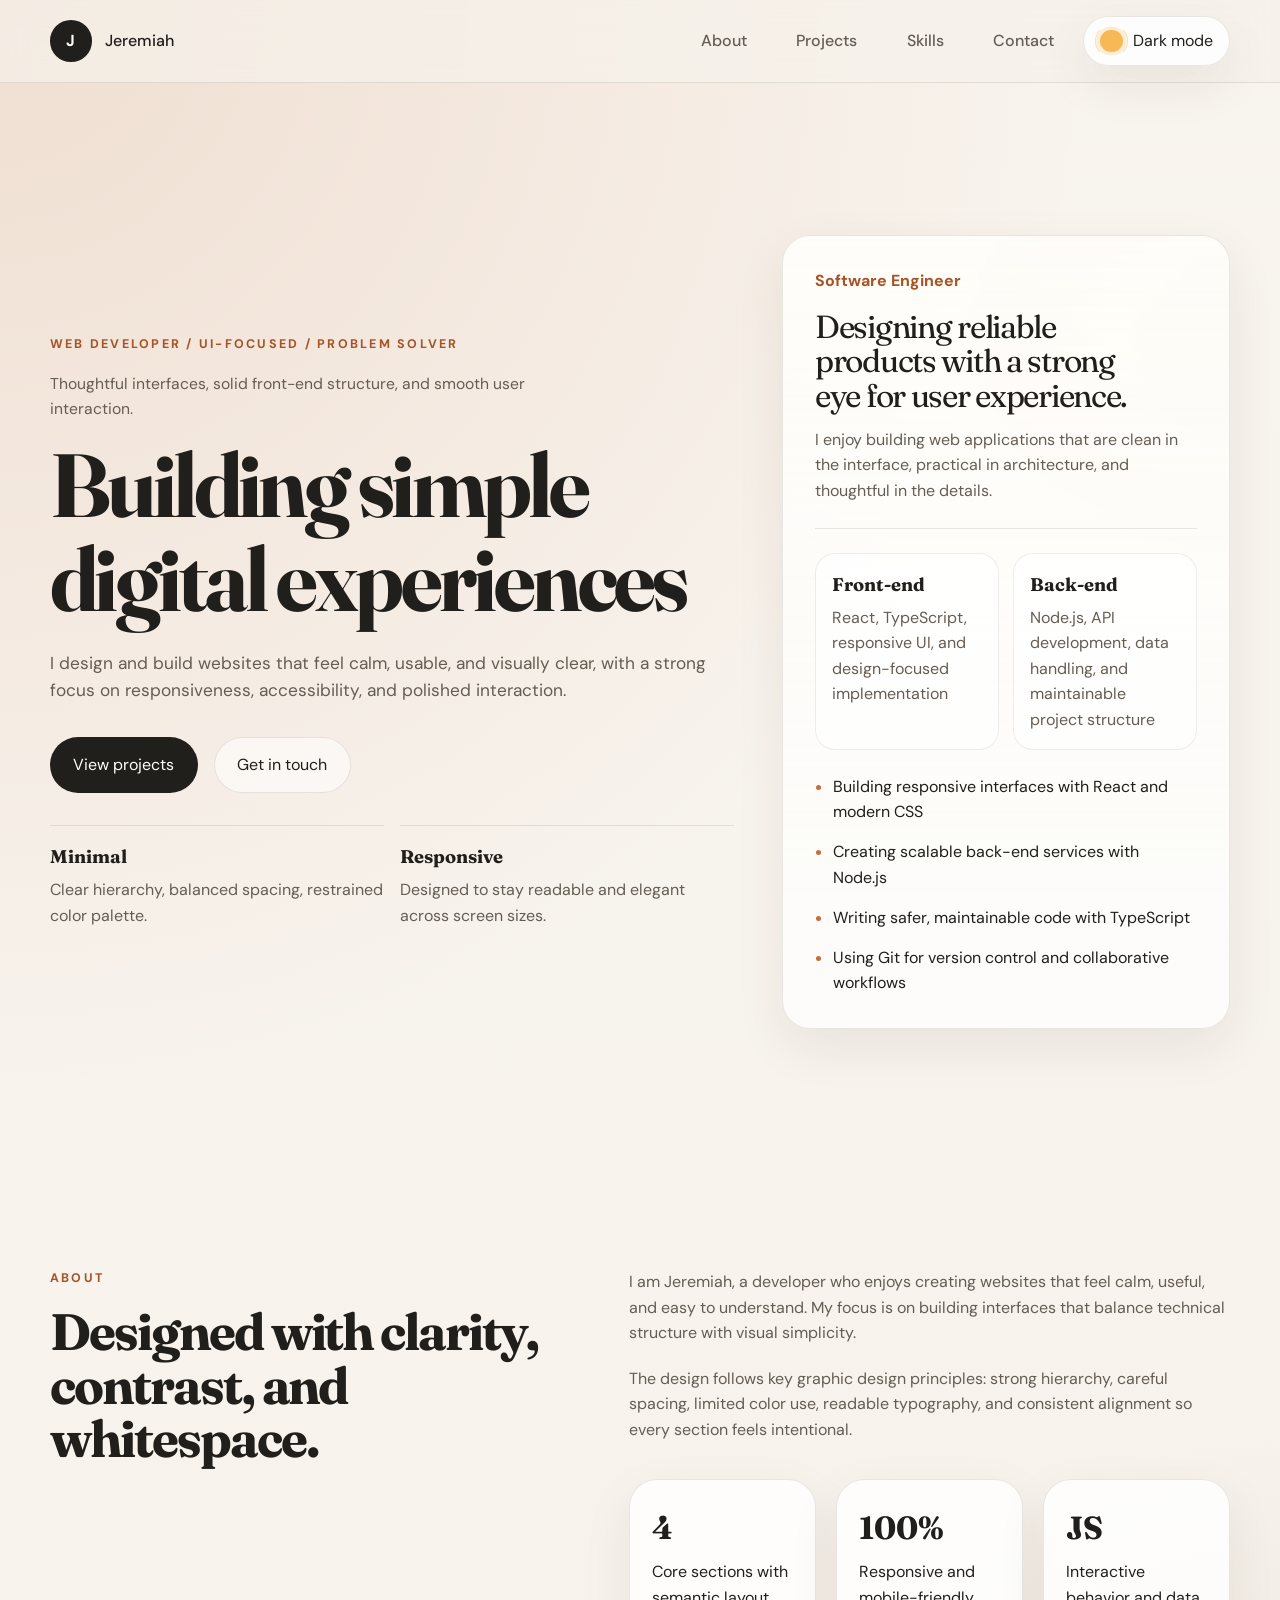
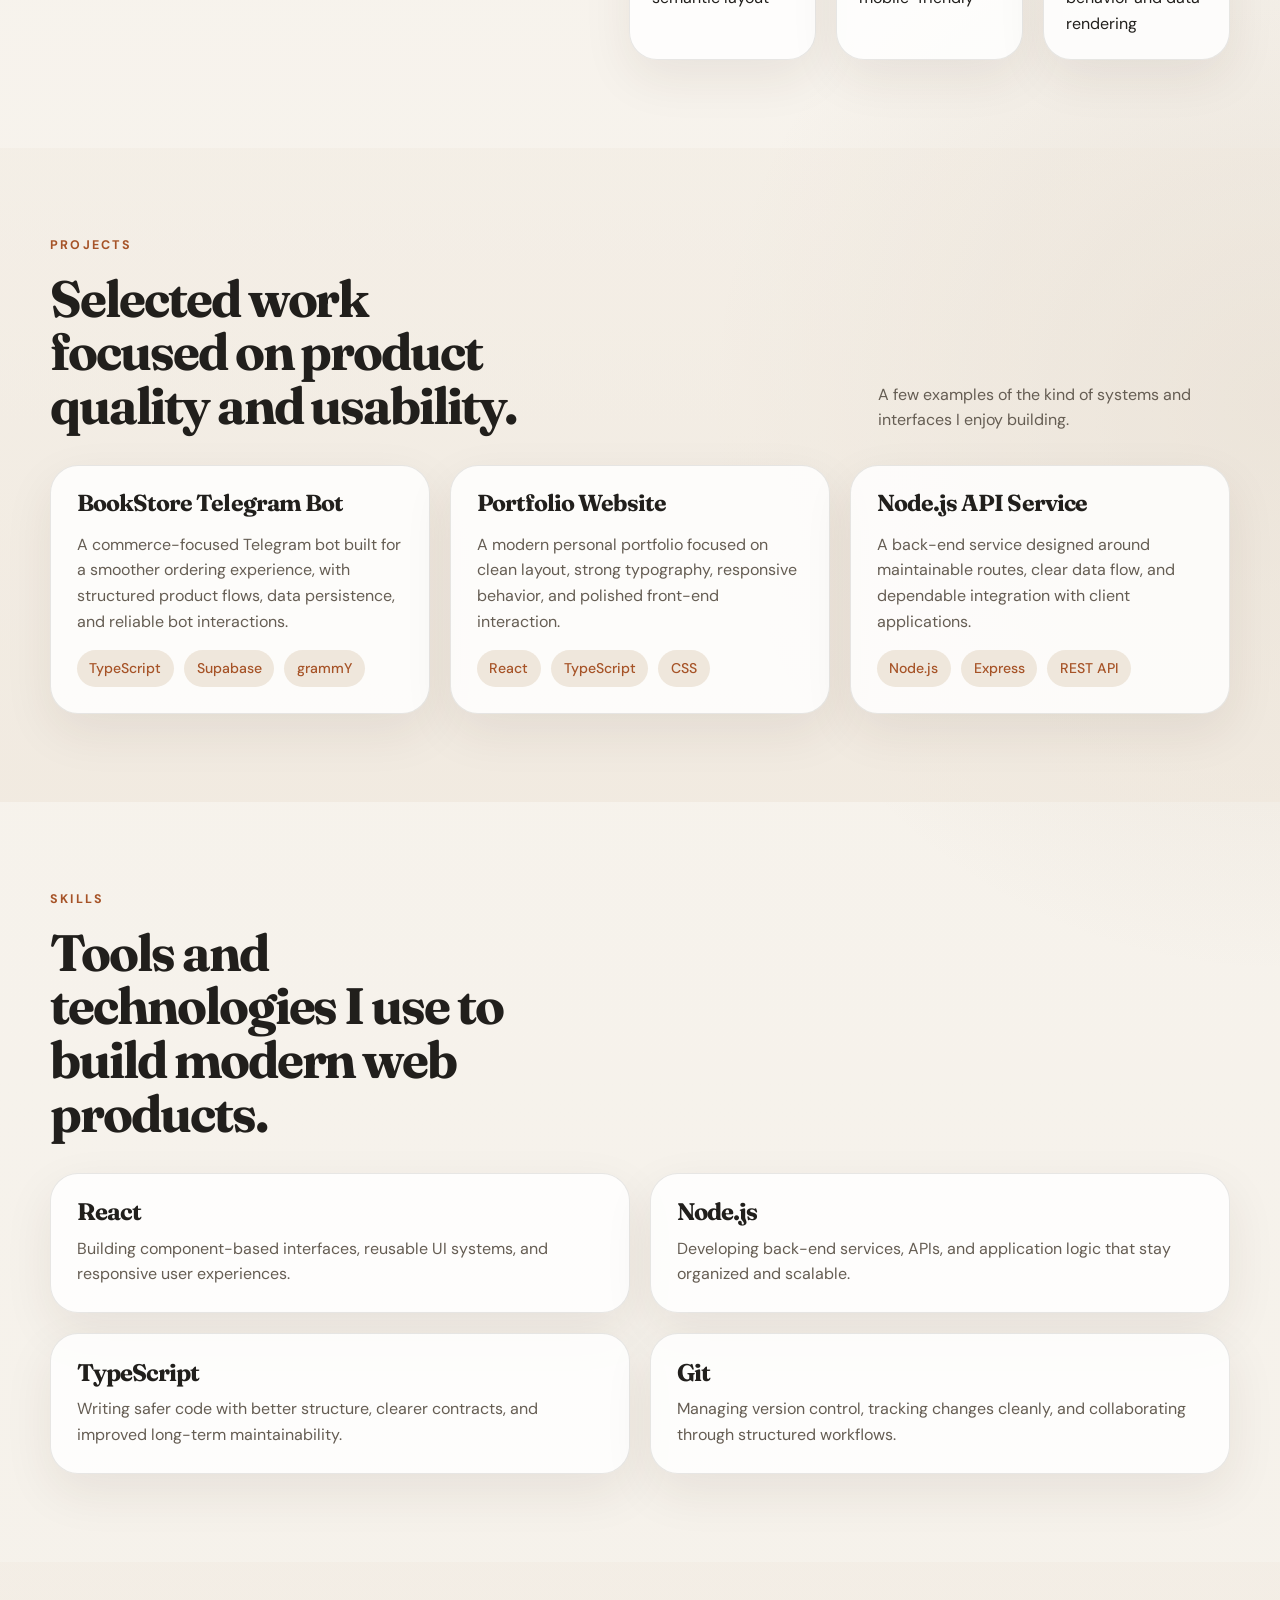
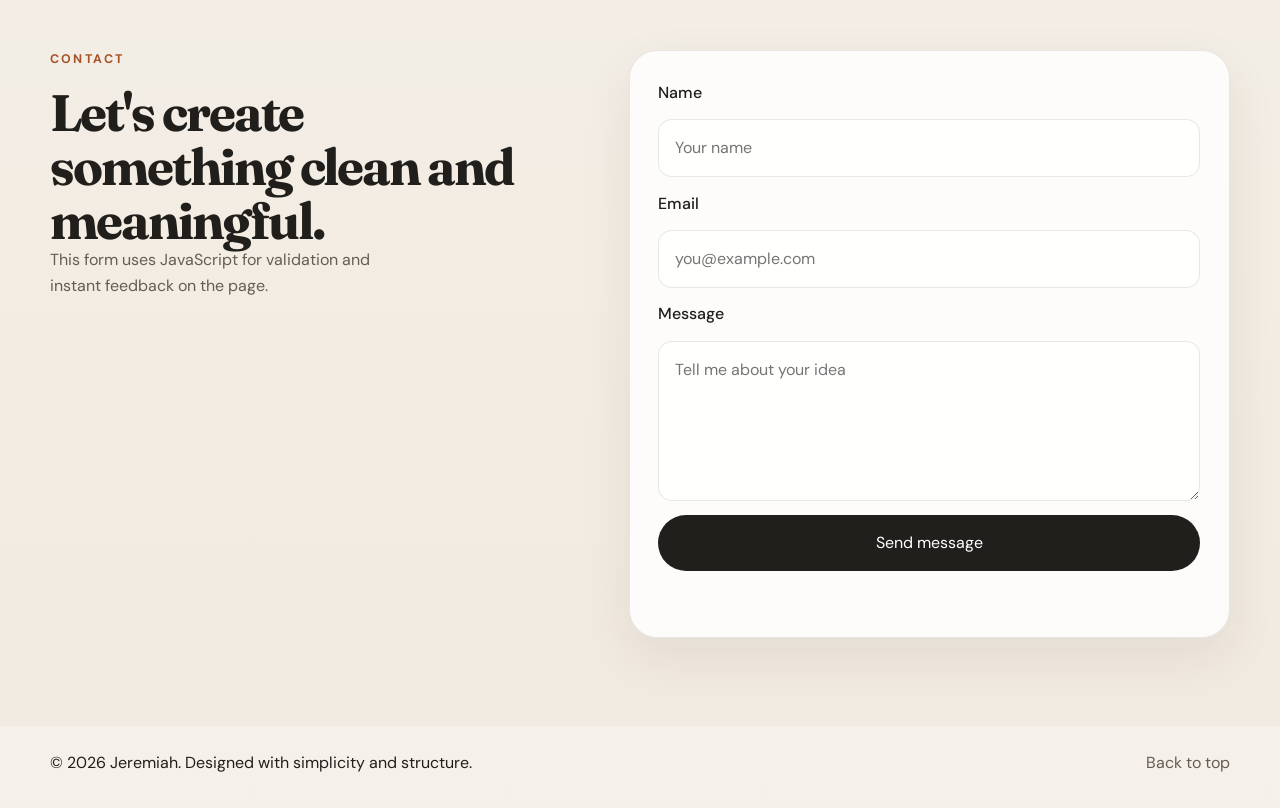
==== index.html @ 9f3859ac "Fix Vercel deployment: rename html.html to index.html and add vercel.json" ====
<!DOCTYPE html>
<html lang="en">
<head>
  <meta charset="UTF-8">
  <meta name="viewport" content="width=device-width, initial-scale=1.0, viewport-fit=cover">
  <meta name="description" content="Modern portfolio website for Jeremiah, focused on web development, UI design, and clean digital experiences.">
  <title>Jeremiah | Portfolio Website</title>
  <script>
    (function () {
      const savedTheme = localStorage.getItem("theme");
      const systemPrefersDark = window.matchMedia("(prefers-color-scheme: dark)").matches;
      const theme = savedTheme || (systemPrefersDark ? "dark" : "light");
      document.documentElement.setAttribute("data-theme", theme);
    })();
  </script>
  <link rel="preconnect" href="https://fonts.googleapis.com">
  <link rel="preconnect" href="https://fonts.gstatic.com" crossorigin>
  <link href="https://fonts.googleapis.com/css2?family=DM+Sans:wght@400;500;700&family=Fraunces:wght@600;700&display=swap" rel="stylesheet">
  <link rel="stylesheet" href="style.css">
</head>
<body>
  <header class="site-header">
    <div class="container header-inner">
      <a href="#top" class="brand" aria-label="Jeremiah home">
        <span class="brand-mark">J</span>
        <span class="brand-text">Jeremiah</span>
      </a>

      <div class="header-controls">
        <nav class="main-nav" aria-label="Primary navigation">
          <a href="#about">About</a>
          <a href="#projects">Projects</a>
          <a href="#skills">Skills</a>
          <a href="#contact">Contact</a>
        </nav>

        <button id="themeToggle" class="theme-toggle" type="button" aria-label="Switch color theme" aria-pressed="false">
          <span class="theme-toggle-icon" aria-hidden="true"></span>
          <span id="themeToggleLabel">Dark mode</span>
        </button>
      </div>
    </div>
  </header>

  <main id="top">
    <section class="hero">
      <div class="container hero-layout">
        <div class="hero-copy reveal">
          <p class="eyebrow">Web developer / UI-focused / Problem solver</p>
          <p class="hero-kicker">Thoughtful interfaces, solid front-end structure, and smooth user interaction.</p>
          <h1>Building simple digital experiences</h1>
          <p class="hero-summary">
            I design and build websites that feel calm, usable, and visually clear,
            with a strong focus on responsiveness, accessibility, and polished interaction.
          </p>

          <div class="hero-actions">
            <a href="#projects" class="btn btn-primary">View projects</a>
            <a href="#contact" class="btn btn-secondary">Get in touch</a>
          </div>

          <div class="hero-meta" aria-label="Hero summary highlights">
            <article class="hero-meta-card">
              <strong>Minimal</strong>
              <span>Clear hierarchy, balanced spacing, restrained color palette.</span>
            </article>
            <article class="hero-meta-card">
              <strong>Responsive</strong>
              <span>Designed to stay readable and elegant across screen sizes.</span>
            </article>
          </div>
        </div>

        <aside class="hero-panel reveal" aria-label="Portfolio highlights">
          <p class="panel-label">Software Engineer</p>

          <div class="hero-panel-top">
            <p class="hero-panel-title">Designing reliable products with a strong eye for user experience.</p>
            <p class="hero-panel-text">
              I enjoy building web applications that are clean in the interface, practical in architecture, and thoughtful in the details.
            </p>
          </div>

          <div class="hero-metrics" aria-label="Hero metrics">
            <article class="metric-card">
              <strong>Front-end</strong>
              <span>React, TypeScript, responsive UI, and design-focused implementation</span>
            </article>
            <article class="metric-card">
              <strong>Back-end</strong>
              <span>Node.js, API development, data handling, and maintainable project structure</span>
            </article>
          </div>

          <ul class="feature-list">
            <li>Building responsive interfaces with React and modern CSS</li>
            <li>Creating scalable back-end services with Node.js</li>
            <li>Writing safer, maintainable code with TypeScript</li>
            <li>Using Git for version control and collaborative workflows</li>
          </ul>
        </aside>
      </div>
    </section>

    <section id="about" class="section">
      <div class="container split-layout">
        <div class="section-heading reveal">
          <p class="eyebrow">About</p>
          <h2>Designed with clarity, contrast, and whitespace.</h2>
        </div>

        <div class="about-content reveal">
          <p>
            I am Jeremiah, a developer who enjoys creating websites that feel calm, useful, and easy to understand.
            My focus is on building interfaces that balance technical structure with visual simplicity.
          </p>
          <p>
            The design follows key graphic design principles: strong hierarchy, careful spacing, limited color use,
            readable typography, and consistent alignment so every section feels intentional.
          </p>

          <div class="stats-grid" aria-label="Quick facts">
            <article class="stat-card">
              <strong>4</strong>
              <span>Core sections with semantic layout</span>
            </article>
            <article class="stat-card">
              <strong>100%</strong>
              <span>Responsive and mobile-friendly</span>
            </article>
            <article class="stat-card">
              <strong>JS</strong>
              <span>Interactive behavior and data rendering</span>
            </article>
          </div>
        </div>
      </div>
    </section>

    <section id="projects" class="section section-soft">
      <div class="container">
        <div class="section-heading reveal section-heading-row">
          <div>
            <p class="eyebrow">Projects</p>
            <h2>Selected work focused on product quality and usability.</h2>
          </div>
          <p class="section-note">A few examples of the kind of systems and interfaces I enjoy building.</p>
        </div>

        <div id="projectGrid" class="project-grid reveal" aria-live="polite">
          <article class="project-card loading-card">
            <p>Loading projects...</p>
          </article>
        </div>
      </div>
    </section>

    <section id="skills" class="section">
      <div class="container">
        <div class="section-heading reveal">
          <p class="eyebrow">Skills</p>
          <h2>Tools and technologies I use to build modern web products.</h2>
        </div>

        <div class="skills-layout">
          <article class="skill-panel reveal">
            <h3>React</h3>
            <p>Building component-based interfaces, reusable UI systems, and responsive user experiences.</p>
          </article>
          <article class="skill-panel reveal">
            <h3>Node.js</h3>
            <p>Developing back-end services, APIs, and application logic that stay organized and scalable.</p>
          </article>
          <article class="skill-panel reveal">
            <h3>TypeScript</h3>
            <p>Writing safer code with better structure, clearer contracts, and improved long-term maintainability.</p>
          </article>
          <article class="skill-panel reveal">
            <h3>Git</h3>
            <p>Managing version control, tracking changes cleanly, and collaborating through structured workflows.</p>
          </article>
        </div>
      </div>
    </section>

    <section id="contact" class="section section-soft">
      <div class="container contact-layout">
        <div class="section-heading reveal">
          <p class="eyebrow">Contact</p>
          <h2>Let's create something clean and meaningful.</h2>
          <p class="section-note">
            This form uses JavaScript for validation and instant feedback on the page.
          </p>
        </div>

        <form id="contactForm" class="contact-form reveal" novalidate>
          <label for="name">Name</label>
          <input id="name" name="name" type="text" placeholder="Your name">

          <label for="email">Email</label>
          <input id="email" name="email" type="email" placeholder="you@example.com">

          <label for="message">Message</label>
          <textarea id="message" name="message" rows="5" placeholder="Tell me about your idea"></textarea>

          <button type="submit" class="btn btn-primary">Send message</button>
          <p id="formMessage" class="form-message" aria-live="polite"></p>
        </form>
      </div>
    </section>
  </main>

  <footer class="site-footer">
    <div class="container footer-inner">
      <p>&copy; <span id="year"></span> Jeremiah. Designed with simplicity and structure.</p>
      <a href="#top" class="footer-link">Back to top</a>
    </div>
  </footer>

  <button id="backToTopBtn" class="back-to-top" type="button" aria-label="Back to top">&uarr;</button>

  <script src="script.js"></script>
</body>
</html>
---- style.css ----
:root {
  --bg: #f5f1ea;
  --surface: rgba(255, 255, 255, 0.82);
  --surface-strong: #fffdf9;
  --surface-soft: #efe7dc;
  --text: #211f1c;
  --muted: #655d53;
  --line: rgba(33, 31, 28, 0.1);
  --accent: #c76c3a;
  --accent-dark: #a65327;
  --shadow: 0 18px 50px rgba(61, 44, 30, 0.08);
  --radius-lg: 28px;
  --radius-md: 20px;
  --radius-sm: 14px;
  --container: 1180px;
  --transition: 220ms ease;
  color-scheme: light;
}

:root[data-theme="dark"] {
  --bg: #161412;
  --surface: rgba(29, 26, 23, 0.82);
  --surface-strong: #201d1a;
  --surface-soft: #2b2520;
  --text: #f5efe5;
  --muted: #b8aa9a;
  --line: rgba(245, 239, 229, 0.1);
  --accent: #f29a65;
  --accent-dark: #ffbb92;
  --shadow: 0 18px 50px rgba(0, 0, 0, 0.28);
  color-scheme: dark;
}

* {
  box-sizing: border-box;
  margin: 0;
  padding: 0;
}

html {
  scroll-behavior: smooth;
}

body {
  min-height: 100vh;
  font-family: "DM Sans", "Segoe UI", sans-serif;
  color: var(--text);
  background:
    radial-gradient(circle at top left, rgba(199, 108, 58, 0.16), transparent 26%),
    radial-gradient(circle at right center, rgba(151, 126, 94, 0.14), transparent 24%),
    linear-gradient(180deg, #f8f4ee 0%, var(--bg) 100%);
  line-height: 1.6;
  transition: background-color var(--transition), color var(--transition);
}

:root[data-theme="dark"] body {
  background:
    radial-gradient(circle at top left, rgba(242, 154, 101, 0.18), transparent 24%),
    radial-gradient(circle at right center, rgba(255, 187, 146, 0.1), transparent 22%),
    linear-gradient(180deg, #1d1916 0%, var(--bg) 100%);
}

a {
  color: inherit;
}

img {
  max-width: 100%;
  display: block;
}

button,
input,
textarea {
  font: inherit;
}

.container {
  width: min(calc(100% - 2rem), var(--container));
  margin: 0 auto;
}

.site-header {
  position: sticky;
  top: 0;
  z-index: 50;
  backdrop-filter: blur(16px);
  background: rgba(245, 241, 234, 0.72);
  border-bottom: 1px solid var(--line);
  transition: background-color var(--transition), border-color var(--transition);
}

:root[data-theme="dark"] .site-header {
  background: rgba(22, 20, 18, 0.9);
  border-bottom-color: rgba(245, 239, 229, 0.14);
}

.header-inner,
.footer-inner {
  display: flex;
  align-items: center;
  justify-content: space-between;
  gap: 1rem;
}

.header-inner {
  min-height: 82px;
}

.brand {
  display: inline-flex;
  align-items: center;
  gap: 0.85rem;
  text-decoration: none;
}

.brand-mark {
  display: grid;
  place-items: center;
  width: 2.6rem;
  height: 2.6rem;
  border-radius: 50%;
  background: var(--text);
  color: #fff;
  font-weight: 700;
}

.brand-text,
.main-nav a {
  font-weight: 500;
}

.header-controls {
  display: flex;
  align-items: center;
  gap: 1rem;
}

.main-nav {
  display: flex;
  align-items: center;
  gap: 1.5rem;
}

.main-nav a {
  display: inline-flex;
  align-items: center;
  min-height: 2.5rem;
  padding: 0.35rem 0.8rem;
  border-radius: 999px;
  text-decoration: none;
  color: var(--muted);
  transition: color var(--transition), background-color var(--transition);
}

.main-nav a:hover,
.main-nav a.active {
  color: var(--text);
  background: rgba(33, 31, 28, 0.06);
}

:root[data-theme="dark"] .main-nav {
  padding: 0.35rem;
  border: 1px solid rgba(245, 239, 229, 0.08);
  border-radius: 999px;
  background: rgba(255, 255, 255, 0.03);
}

:root[data-theme="dark"] .main-nav a {
  color: #e7ddd1;
}

:root[data-theme="dark"] .main-nav a:hover,
:root[data-theme="dark"] .main-nav a.active {
  color: #fffaf4;
  background: rgba(255, 255, 255, 0.08);
}

.theme-toggle {
  display: inline-flex;
  align-items: center;
  gap: 0.65rem;
  min-height: 2.9rem;
  padding: 0.7rem 1rem;
  border: 1px solid var(--line);
  border-radius: 999px;
  background: var(--surface);
  color: var(--text);
  box-shadow: var(--shadow);
  cursor: pointer;
  transition: transform var(--transition), background-color var(--transition), border-color var(--transition);
}

.theme-toggle:hover {
  transform: translateY(-1px);
}

:root[data-theme="dark"] .theme-toggle {
  background: rgba(255, 255, 255, 0.04);
  border-color: rgba(245, 239, 229, 0.12);
}

.theme-toggle-icon {
  position: relative;
  flex-shrink: 0;
  width: 1.4rem;
  height: 1.4rem;
  border-radius: 50%;
}

.theme-toggle-icon::before,
.theme-toggle-icon::after {
  content: "";
  position: absolute;
  inset: 0;
  border-radius: 50%;
  transition: transform var(--transition), opacity var(--transition), background-color var(--transition), box-shadow var(--transition);
}

.theme-toggle-icon::before {
  background: #f7b955;
  box-shadow: 0 0 0 0.22rem rgba(247, 185, 85, 0.24);
}

.theme-toggle-icon::after {
  inset: -0.32rem;
  border: 0.12rem solid rgba(247, 185, 85, 0.45);
  border-top-color: transparent;
  border-bottom-color: transparent;
  transform: scale(1);
}

:root[data-theme="dark"] .theme-toggle-icon::before {
  background: #fff4d6;
  transform: translateX(0.16rem) scale(0.9);
  box-shadow: inset -0.32rem -0.02rem 0 0 #1a1714, 0 0 0 0.16rem rgba(255, 244, 214, 0.08);
}

:root[data-theme="dark"] .theme-toggle-icon::after {
  opacity: 0;
  transform: scale(0.6);
}

.hero,
.section {
  padding: 5.5rem 0;
}

.hero-layout,
.split-layout,
.contact-layout {
  display: grid;
  gap: 2rem;
}

.hero-layout {
  grid-template-columns: minmax(0, 1.45fr) minmax(320px, 0.95fr);
  align-items: center;
  min-height: calc(100vh - 82px);
  padding-block: 4rem;
  gap: 3rem;
}

.eyebrow {
  margin-bottom: 1rem;
  color: var(--accent-dark);
  text-transform: uppercase;
  letter-spacing: 0.18em;
  font-size: 0.78rem;
  font-weight: 700;
}

h1,
h2,
h3 {
  font-family: "Fraunces", Georgia, serif;
  line-height: 1.05;
  letter-spacing: -0.04em;
}

h1 {
  max-width: 12ch;
  font-size: clamp(3.2rem, 7vw, 6.4rem);
}

h2 {
  max-width: 14ch;
  font-size: clamp(2rem, 4vw, 3.7rem);
}

h3 {
  font-size: 1.5rem;
}

.hero-summary,
.about-content p,
.section-note,
.skill-panel p,
.project-card p,
.form-message {
  color: var(--muted);
}

.hero-summary {
  max-width: 58ch;
  margin-top: 1.5rem;
  font-size: 1.08rem;
}

.hero-copy {
  max-width: 760px;
}

.hero-kicker {
  margin-bottom: 1rem;
  color: var(--muted);
  max-width: 44ch;
  font-size: 0.98rem;
}

.hero-actions {
  display: flex;
  flex-wrap: wrap;
  gap: 1rem;
  margin-top: 2rem;
}

.hero-meta {
  display: grid;
  grid-template-columns: repeat(2, minmax(0, 1fr));
  gap: 1rem;
  margin-top: 2rem;
  max-width: 46rem;
}

.hero-meta-card {
  padding-top: 1rem;
  border-top: 1px solid var(--line);
}

.hero-meta-card strong,
.metric-card strong {
  display: block;
  font-family: "Fraunces", Georgia, serif;
  font-size: 1.15rem;
  margin-bottom: 0.35rem;
}

.hero-meta-card span,
.metric-card span,
.hero-panel-text {
  color: var(--muted);
}

.btn {
  display: inline-flex;
  align-items: center;
  justify-content: center;
  min-height: 3.2rem;
  padding: 0.9rem 1.4rem;
  border-radius: 999px;
  border: 1px solid transparent;
  text-decoration: none;
  transition: transform var(--transition), background-color var(--transition), border-color var(--transition);
  cursor: pointer;
}

.btn:hover {
  transform: translateY(-2px);
}

.btn-primary {
  background: var(--text);
  color: #fff;
}

.btn-primary:hover {
  background: color-mix(in srgb, var(--text) 92%, black);
}

.btn-secondary {
  border-color: var(--line);
  background: rgba(255, 255, 255, 0.55);
}

.btn-secondary:hover {
  border-color: rgba(33, 31, 28, 0.2);
}

:root[data-theme="dark"] .btn-secondary {
  background: rgba(255, 255, 255, 0.04);
  color: #fff;
}

:root[data-theme="dark"] .btn-secondary:hover {
  border-color: rgba(245, 239, 229, 0.2);
}

:root[data-theme="dark"] .btn-primary {
  color: #11100f;
}

.hero-panel,
.stat-card,
.project-card,
.skill-panel,
.contact-form {
  border: 1px solid var(--line);
  border-radius: var(--radius-lg);
  background: var(--surface);
  box-shadow: var(--shadow);
}

.hero-panel {
  position: relative;
  overflow: hidden;
  padding: 2rem;
  background:
    linear-gradient(180deg, rgba(255, 253, 249, 0.96), rgba(255, 255, 255, 0.72)),
    radial-gradient(circle at top right, rgba(199, 108, 58, 0.14), transparent 38%);
}

:root[data-theme="dark"] .hero-panel {
  background:
    linear-gradient(180deg, rgba(32, 29, 26, 0.96), rgba(29, 26, 23, 0.74)),
    radial-gradient(circle at top right, rgba(242, 154, 101, 0.16), transparent 38%);
}

.panel-label {
  margin-bottom: 1rem;
  font-weight: 700;
  color: var(--accent-dark);
}

.hero-panel-top {
  padding-bottom: 1.5rem;
  border-bottom: 1px solid var(--line);
}

.hero-panel-title {
  max-width: 16ch;
  font-family: "Fraunces", Georgia, serif;
  font-size: 2rem;
  line-height: 1.08;
  letter-spacing: -0.04em;
}

.hero-panel-text {
  margin-top: 0.85rem;
}

.hero-metrics {
  display: grid;
  grid-template-columns: repeat(2, minmax(0, 1fr));
  gap: 0.9rem;
  margin: 1.5rem 0;
}

.metric-card {
  padding: 1rem;
  border-radius: var(--radius-md);
  background: rgba(255, 255, 255, 0.72);
  border: 1px solid rgba(33, 31, 28, 0.08);
}

:root[data-theme="dark"] .metric-card {
  background: rgba(255, 255, 255, 0.04);
  border-color: rgba(245, 239, 229, 0.08);
}

.feature-list {
  display: grid;
  gap: 0.9rem;
  padding-left: 1.15rem;
}

.feature-list li::marker {
  color: var(--accent);
}

.split-layout,
.contact-layout {
  grid-template-columns: minmax(0, 1fr) minmax(0, 1.1fr);
  align-items: start;
}

.about-content {
  display: grid;
  gap: 1.25rem;
}

.stats-grid,
.project-grid,
.skills-layout {
  display: grid;
  gap: 1.25rem;
}

.stats-grid {
  grid-template-columns: repeat(3, minmax(0, 1fr));
  margin-top: 1rem;
}

.stat-card {
  padding: 1.4rem;
}

.stat-card strong {
  display: block;
  margin-bottom: 0.4rem;
  font-family: "Fraunces", Georgia, serif;
  font-size: 2rem;
}

.section-soft {
  background: linear-gradient(180deg, rgba(239, 231, 220, 0.35), rgba(239, 231, 220, 0.7));
}

:root[data-theme="dark"] .section-soft {
  background: linear-gradient(180deg, rgba(43, 37, 32, 0.3), rgba(43, 37, 32, 0.55));
}

.section-heading-row {
  display: flex;
  align-items: end;
  justify-content: space-between;
  gap: 2rem;
}

.section-note {
  max-width: 32ch;
}

.project-grid {
  grid-template-columns: repeat(3, minmax(0, 1fr));
  margin-top: 2rem;
}

.project-card {
  display: grid;
  gap: 1rem;
  padding: 1.6rem;
}

.project-card h3 {
  font-size: 1.45rem;
}

.tag-list {
  display: flex;
  flex-wrap: wrap;
  gap: 0.6rem;
}

.tag {
  display: inline-flex;
  align-items: center;
  padding: 0.45rem 0.8rem;
  border-radius: 999px;
  background: var(--surface-soft);
  color: var(--accent-dark);
  font-size: 0.88rem;
  font-weight: 500;
}

.loading-card {
  place-items: center;
  min-height: 220px;
}

.skills-layout {
  grid-template-columns: repeat(2, minmax(0, 1fr));
  margin-top: 2rem;
}

.skill-panel {
  padding: 1.6rem;
}

.skill-panel h3 {
  margin-bottom: 0.7rem;
}

.contact-form {
  display: grid;
  gap: 0.85rem;
  padding: 1.8rem;
}

.contact-form label {
  font-weight: 500;
}

.contact-form input,
.contact-form textarea {
  width: 100%;
  border: 1px solid var(--line);
  border-radius: var(--radius-sm);
  background: rgba(255, 255, 255, 0.8);
  padding: 0.95rem 1rem;
  color: var(--text);
}

:root[data-theme="dark"] .contact-form input,
:root[data-theme="dark"] .contact-form textarea {
  background: rgba(255, 255, 255, 0.03);
}

.contact-form input:focus,
.contact-form textarea:focus {
  outline: 2px solid rgba(199, 108, 58, 0.25);
  border-color: rgba(199, 108, 58, 0.35);
}

.form-message {
  min-height: 1.5rem;
}

.form-message.is-error {
  color: #a13b2f;
}

.form-message.is-success {
  color: #2f6d4e;
}

.site-footer {
  padding: 1.5rem 0 2rem;
}

.footer-link {
  color: var(--muted);
  text-decoration: none;
}

.back-to-top {
  position: fixed;
  right: 1.25rem;
  bottom: 1.25rem;
  display: grid;
  place-items: center;
  width: 3rem;
  height: 3rem;
  border: 0;
  border-radius: 50%;
  background: var(--text);
  color: #fff;
  box-shadow: var(--shadow);
  cursor: pointer;
  opacity: 0;
  pointer-events: none;
  transition: opacity var(--transition), transform var(--transition);
}

.back-to-top.show {
  opacity: 1;
  pointer-events: auto;
}

.reveal {
  opacity: 0;
  transform: translateY(28px);
  transition: opacity 700ms ease, transform 700ms ease;
}

.reveal.is-visible {
  opacity: 1;
  transform: translateY(0);
}

@media (max-width: 980px) {
  .hero-layout,
  .split-layout,
  .contact-layout,
  .project-grid,
  .skills-layout,
  .stats-grid {
    grid-template-columns: 1fr;
  }

  .section-heading-row,
  .header-inner,
  .footer-inner {
    align-items: flex-start;
    flex-direction: column;
  }

  .header-controls {
    width: 100%;
    flex-direction: column;
    align-items: stretch;
  }

  .main-nav {
    flex-wrap: wrap;
    gap: 0.9rem 1.2rem;
  }

  .hero-layout {
    min-height: auto;
    gap: 2rem;
  }
}

@media (max-width: 640px) {
  .hero,
  .section {
    padding: 4.25rem 0;
  }

  h1 {
    font-size: clamp(2.5rem, 12vw, 4.1rem);
  }

  h2 {
    font-size: clamp(1.85rem, 9vw, 2.9rem);
  }

  .btn,
  .theme-toggle,
  .main-nav a,
  .footer-link {
    width: 100%;
  }

  .hero-actions {
    align-items: stretch;
  }

  .hero-meta,
  .hero-metrics {
    grid-template-columns: 1fr;
  }

  .hero-panel {
    padding: 1.5rem;
  }
}
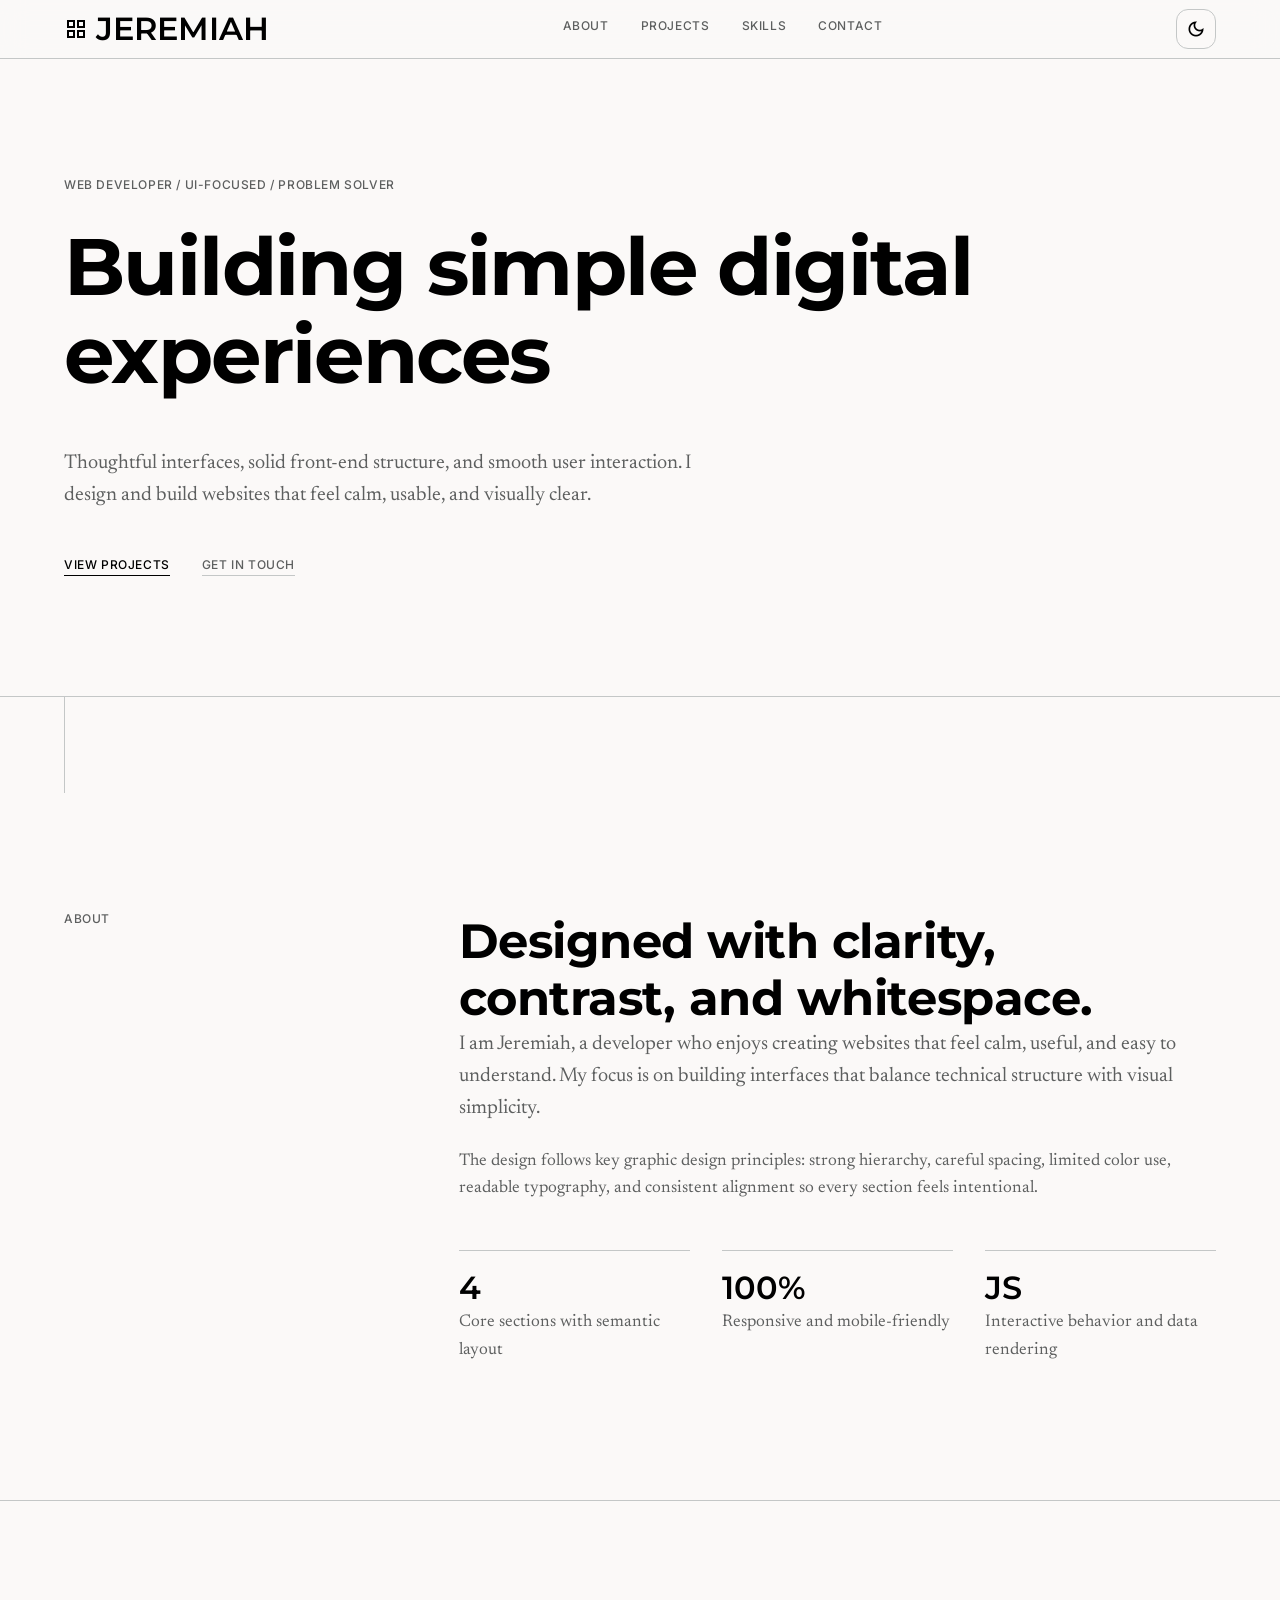
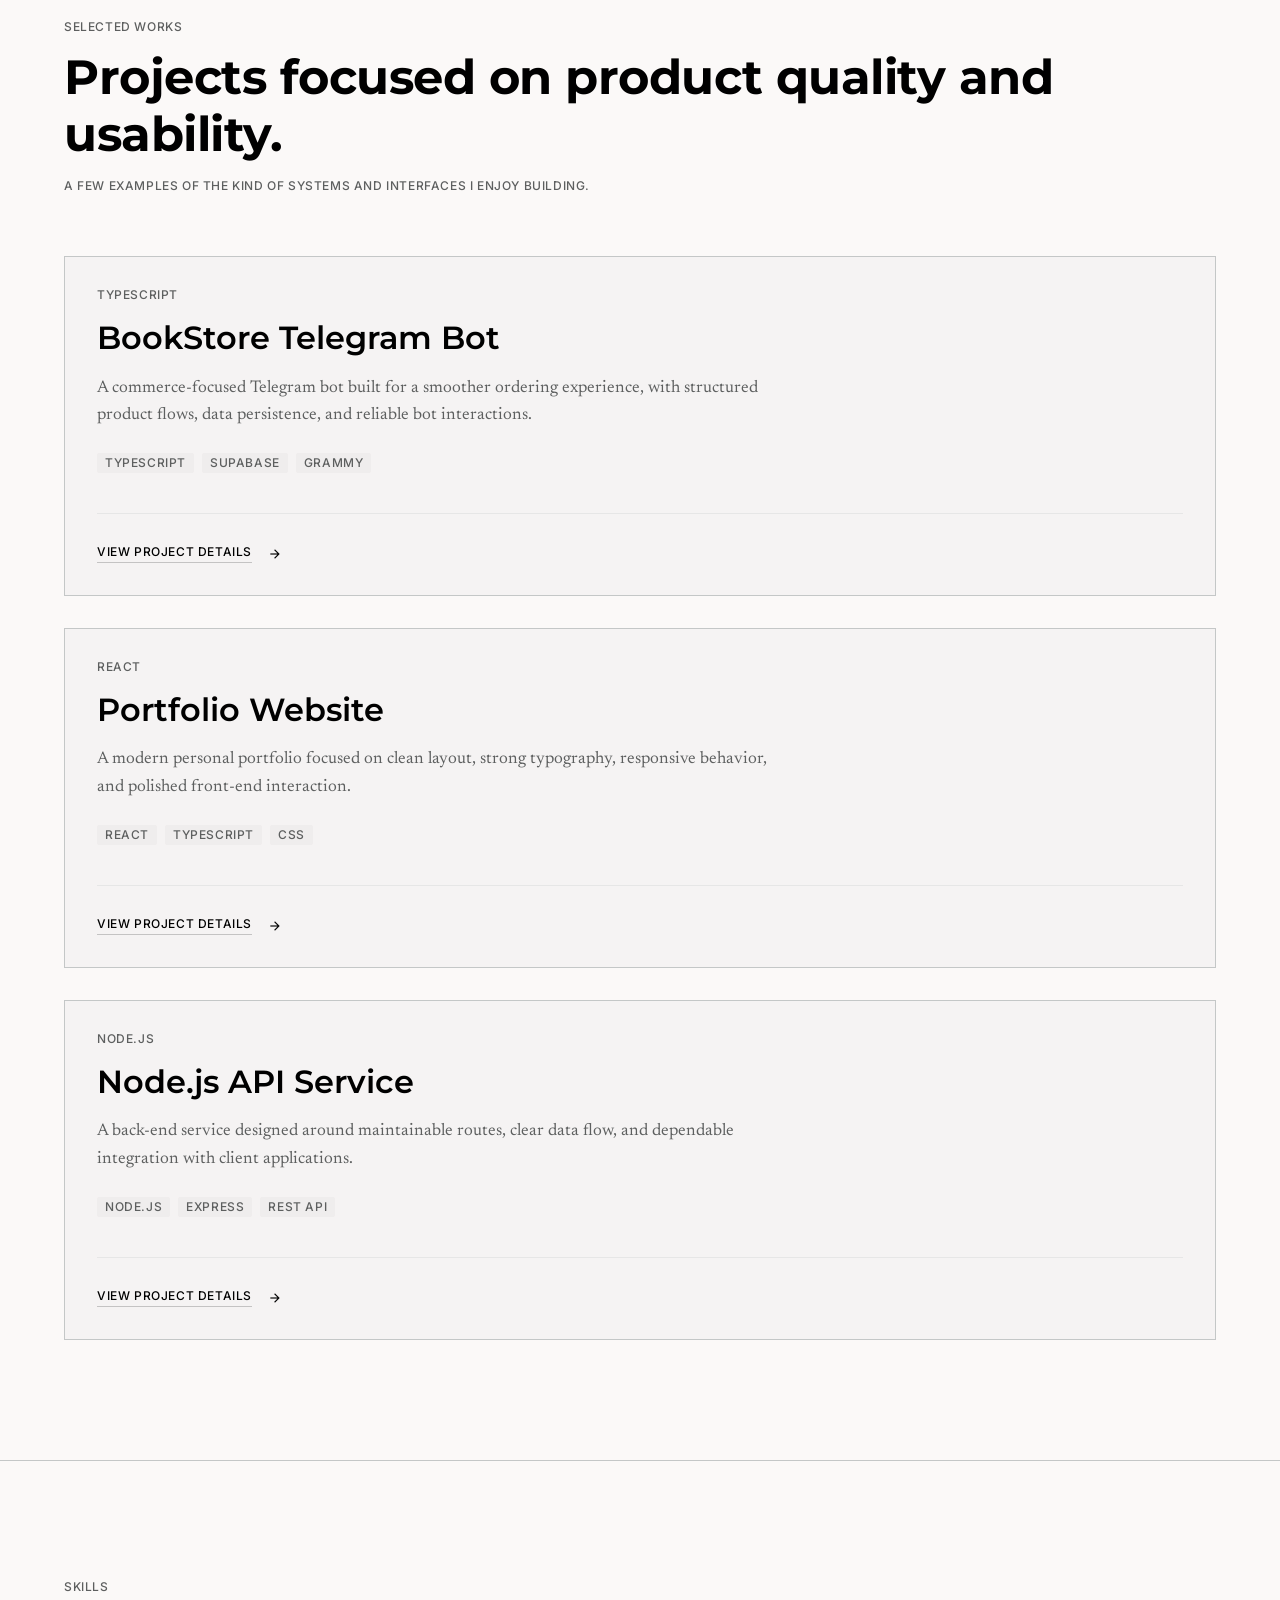
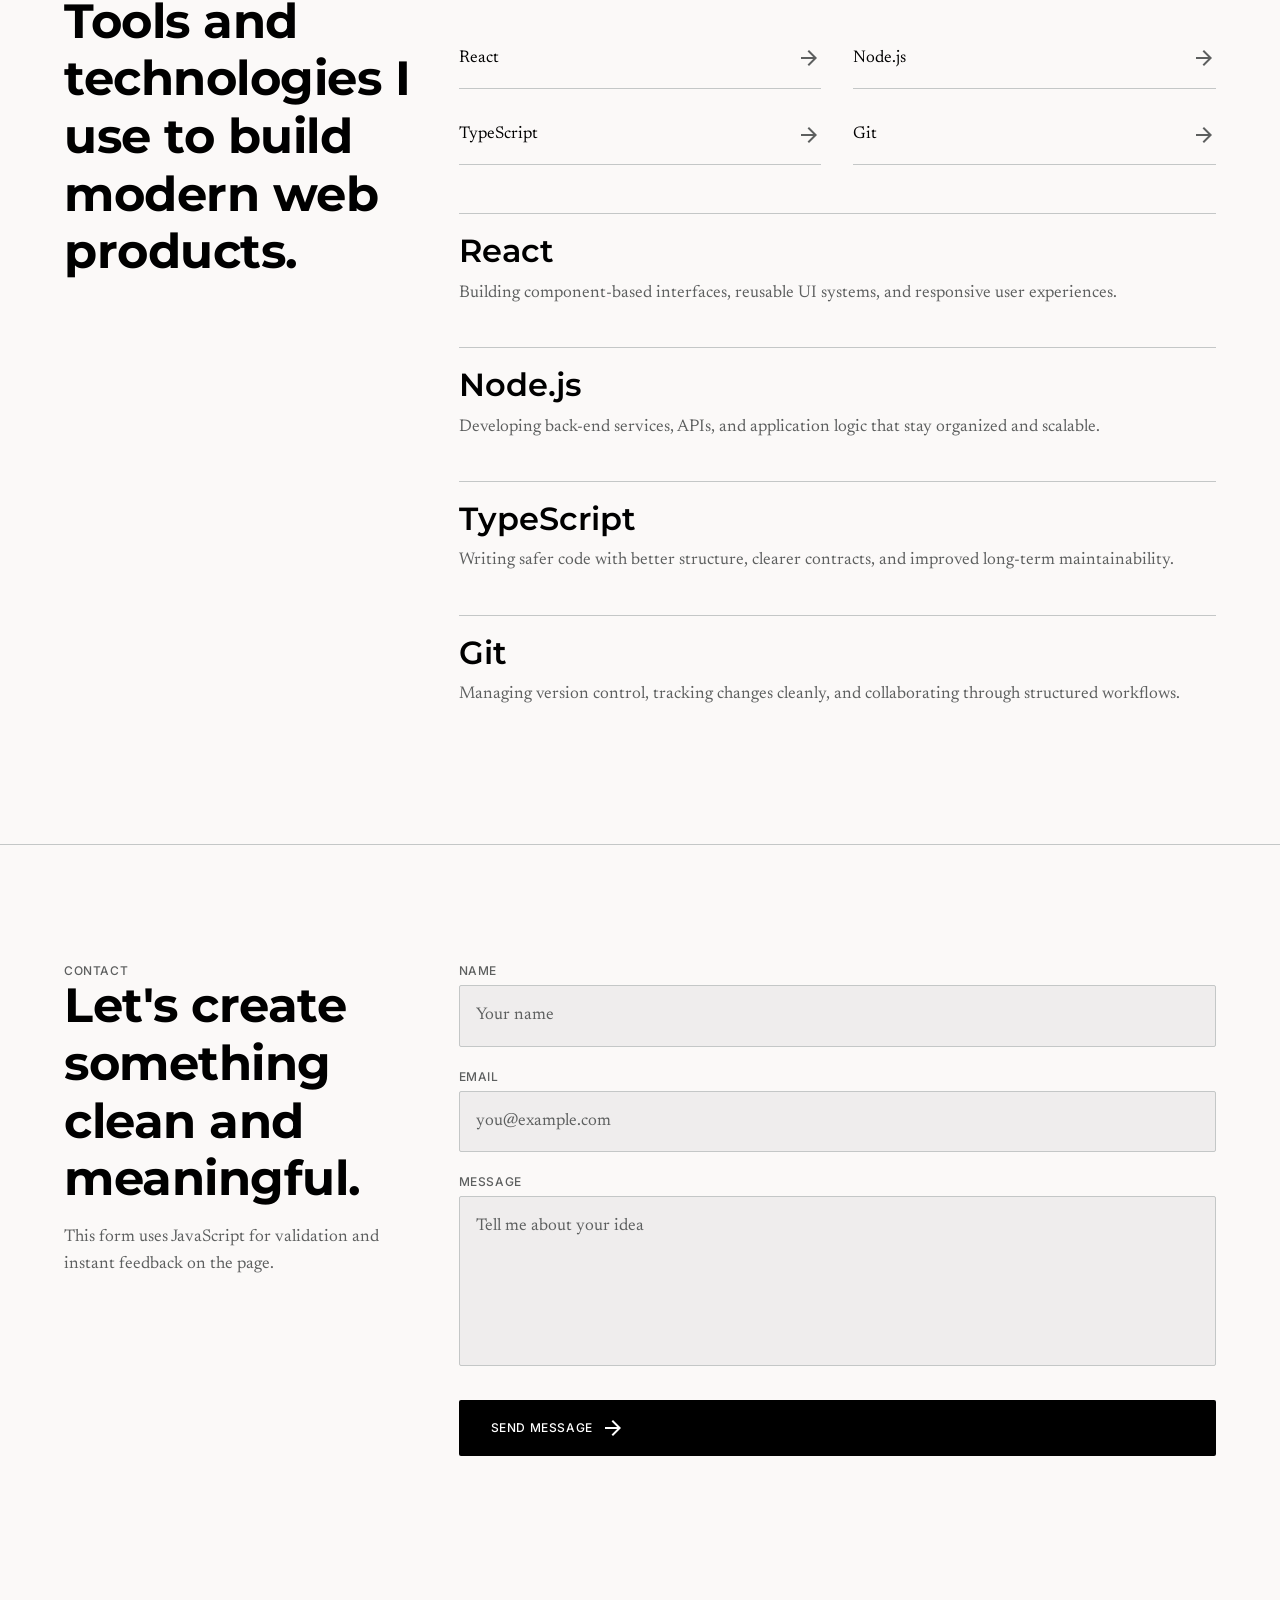
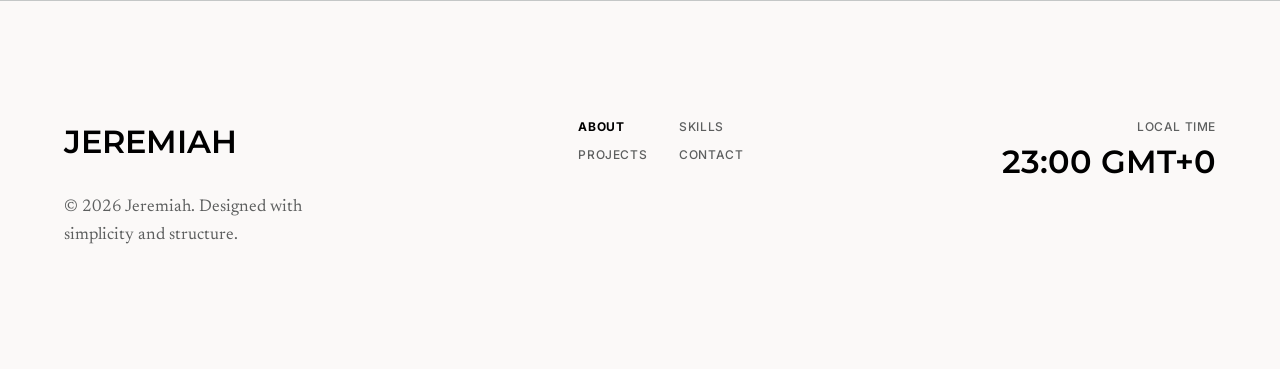
==== commit 893da7d6: "updating the layout" ====
--- a/index.html
+++ b/index.html
@@ -1,223 +1,243 @@
 <!DOCTYPE html>
-<html lang="en">
+<html class="light" lang="en">
 <head>
   <meta charset="UTF-8">
   <meta name="viewport" content="width=device-width, initial-scale=1.0, viewport-fit=cover">
   <meta name="description" content="Modern portfolio website for Jeremiah, focused on web development, UI design, and clean digital experiences.">
   <title>Jeremiah | Portfolio Website</title>
-  <script>
-    (function () {
-      const savedTheme = localStorage.getItem("theme");
-      const systemPrefersDark = window.matchMedia("(prefers-color-scheme: dark)").matches;
-      const theme = savedTheme || (systemPrefersDark ? "dark" : "light");
-      document.documentElement.setAttribute("data-theme", theme);
-    })();
-  </script>
-  <link rel="preconnect" href="https://fonts.googleapis.com">
-  <link rel="preconnect" href="https://fonts.gstatic.com" crossorigin>
-  <link href="https://fonts.googleapis.com/css2?family=DM+Sans:wght@400;500;700&family=Fraunces:wght@600;700&display=swap" rel="stylesheet">
+  <link href="https://fonts.googleapis.com/css2?family=Montserrat:wght@400;600;700&family=Newsreader:ital,wght@0,400;1,400&family=Inter:wght@500&family=Material+Symbols+Outlined:wght,FILL@100..700,0..1&display=swap" rel="stylesheet">
+  <link href="https://fonts.googleapis.com/css2?family=Material+Symbols+Outlined:wght,FILL@100..700,0..1&display=swap" rel="stylesheet">
   <link rel="stylesheet" href="style.css">
 </head>
 <body>
-  <header class="site-header">
-    <div class="container header-inner">
-      <a href="#top" class="brand" aria-label="Jeremiah home">
-        <span class="brand-mark">J</span>
-        <span class="brand-text">Jeremiah</span>
-      </a>
-
-      <div class="header-controls">
-        <nav class="main-nav" aria-label="Primary navigation">
-          <a href="#about">About</a>
-          <a href="#projects">Projects</a>
-          <a href="#skills">Skills</a>
-          <a href="#contact">Contact</a>
-        </nav>
-
-        <button id="themeToggle" class="theme-toggle" type="button" aria-label="Switch color theme" aria-pressed="false">
-          <span class="theme-toggle-icon" aria-hidden="true"></span>
-          <span id="themeToggleLabel">Dark mode</span>
+  <!-- TopAppBar -->
+  <header class="header">
+    <div class="header-container">
+      <div class="header-logo">
+        <span class="material-symbols-outlined" data-icon="grid_view">grid_view</span>
+        <span class="logo-text">JEREMIAH</span>
+      </div>
+      <nav class="nav" id="mainNav">
+        <a class="nav-link nav-link-active" href="#about">About</a>
+        <a class="nav-link" href="#projects">Projects</a>
+        <a class="nav-link" href="#skills">Skills</a>
+        <a class="nav-link" href="#contact">Contact</a>
+      </nav>
+      <div class="header-actions">
+        <button id="themeToggle" class="icon-button" type="button" aria-label="Switch color theme" aria-pressed="false">
+          <span class="material-symbols-outlined" id="themeIcon">dark_mode</span>
         </button>
-      </div>
+        <button id="mobileMenuToggle" class="icon-button mobile-menu-toggle" type="button" aria-label="Toggle navigation menu" aria-expanded="false">
+          <span class="material-symbols-outlined" id="menuIcon">menu</span>
+        </button>
+      </div>
+    </div>
+    <!-- Mobile Menu -->
+    <div id="mobileMenu" class="mobile-menu hidden">
+      <nav class="mobile-nav">
+        <a class="mobile-nav-link" href="#about">About</a>
+        <a class="mobile-nav-link" href="#projects">Projects</a>
+        <a class="mobile-nav-link" href="#skills">Skills</a>
+        <a class="mobile-nav-link" href="#contact">Contact</a>
+      </nav>
     </div>
   </header>
 
   <main id="top">
-    <section class="hero">
-      <div class="container hero-layout">
-        <div class="hero-copy reveal">
-          <p class="eyebrow">Web developer / UI-focused / Problem solver</p>
-          <p class="hero-kicker">Thoughtful interfaces, solid front-end structure, and smooth user interaction.</p>
-          <h1>Building simple digital experiences</h1>
-          <p class="hero-summary">
-            I design and build websites that feel calm, usable, and visually clear,
-            with a strong focus on responsiveness, accessibility, and polished interaction.
+    <!-- Hero Section -->
+    <section class="section hero">
+      <div class="hero-content reveal">
+        <p class="label">Web developer / UI-focused / Problem solver</p>
+        <h1 class="display-xl">
+          Building simple digital experiences
+        </h1>
+        <p class="body-lg italic">
+          Thoughtful interfaces, solid front-end structure, and smooth user interaction. I design and build websites that feel calm, usable, and visually clear.
+        </p>
+        <div class="hero-links">
+          <a href="#projects" class="link-primary">View projects</a>
+          <a href="#contact" class="link-secondary">Get in touch</a>
+        </div>
+      </div>
+    </section>
+
+    <!-- Grid Line Architecture -->
+    <div class="container">
+      <div class="grid-line"></div>
+    </div>
+
+    <!-- About Section -->
+    <section id="about" class="section">
+      <div class="grid-12">
+        <div class="col-4 reveal">
+          <p class="label">About</p>
+        </div>
+        <div class="col-8 reveal">
+          <h2 class="headline-lg">
+            Designed with clarity, contrast, and whitespace.
+          </h2>
+          <p class="body-lg italic mb-6">
+            I am Jeremiah, a developer who enjoys creating websites that feel calm, useful, and easy to understand. My focus is on building interfaces that balance technical structure with visual simplicity.
           </p>
-
-          <div class="hero-actions">
-            <a href="#projects" class="btn btn-primary">View projects</a>
-            <a href="#contact" class="btn btn-secondary">Get in touch</a>
-          </div>
-
-          <div class="hero-meta" aria-label="Hero summary highlights">
-            <article class="hero-meta-card">
-              <strong>Minimal</strong>
-              <span>Clear hierarchy, balanced spacing, restrained color palette.</span>
-            </article>
-            <article class="hero-meta-card">
-              <strong>Responsive</strong>
-              <span>Designed to stay readable and elegant across screen sizes.</span>
-            </article>
-          </div>
-        </div>
-
-        <aside class="hero-panel reveal" aria-label="Portfolio highlights">
-          <p class="panel-label">Software Engineer</p>
-
-          <div class="hero-panel-top">
-            <p class="hero-panel-title">Designing reliable products with a strong eye for user experience.</p>
-            <p class="hero-panel-text">
-              I enjoy building web applications that are clean in the interface, practical in architecture, and thoughtful in the details.
-            </p>
-          </div>
-
-          <div class="hero-metrics" aria-label="Hero metrics">
-            <article class="metric-card">
-              <strong>Front-end</strong>
-              <span>React, TypeScript, responsive UI, and design-focused implementation</span>
-            </article>
-            <article class="metric-card">
-              <strong>Back-end</strong>
-              <span>Node.js, API development, data handling, and maintainable project structure</span>
-            </article>
-          </div>
-
-          <ul class="feature-list">
-            <li>Building responsive interfaces with React and modern CSS</li>
-            <li>Creating scalable back-end services with Node.js</li>
-            <li>Writing safer, maintainable code with TypeScript</li>
-            <li>Using Git for version control and collaborative workflows</li>
-          </ul>
-        </aside>
-      </div>
-    </section>
-
-    <section id="about" class="section">
-      <div class="container split-layout">
-        <div class="section-heading reveal">
-          <p class="eyebrow">About</p>
-          <h2>Designed with clarity, contrast, and whitespace.</h2>
-        </div>
-
-        <div class="about-content reveal">
-          <p>
-            I am Jeremiah, a developer who enjoys creating websites that feel calm, useful, and easy to understand.
-            My focus is on building interfaces that balance technical structure with visual simplicity.
+          <p class="body-md">
+            The design follows key graphic design principles: strong hierarchy, careful spacing, limited color use, readable typography, and consistent alignment so every section feels intentional.
           </p>
-          <p>
-            The design follows key graphic design principles: strong hierarchy, careful spacing, limited color use,
-            readable typography, and consistent alignment so every section feels intentional.
-          </p>
-
-          <div class="stats-grid" aria-label="Quick facts">
-            <article class="stat-card">
-              <strong>4</strong>
-              <span>Core sections with semantic layout</span>
-            </article>
-            <article class="stat-card">
-              <strong>100%</strong>
-              <span>Responsive and mobile-friendly</span>
-            </article>
-            <article class="stat-card">
-              <strong>JS</strong>
-              <span>Interactive behavior and data rendering</span>
-            </article>
-          </div>
-        </div>
-      </div>
-    </section>
-
-    <section id="projects" class="section section-soft">
-      <div class="container">
-        <div class="section-heading reveal section-heading-row">
-          <div>
-            <p class="eyebrow">Projects</p>
-            <h2>Selected work focused on product quality and usability.</h2>
-          </div>
-          <p class="section-note">A few examples of the kind of systems and interfaces I enjoy building.</p>
-        </div>
-
-        <div id="projectGrid" class="project-grid reveal" aria-live="polite">
-          <article class="project-card loading-card">
-            <p>Loading projects...</p>
-          </article>
-        </div>
-      </div>
-    </section>
-
+          <div class="stats-grid">
+            <article class="stat-item">
+              <strong class="headline-md">4</strong>
+              <span class="body-md">Core sections with semantic layout</span>
+            </article>
+            <article class="stat-item">
+              <strong class="headline-md">100%</strong>
+              <span class="body-md">Responsive and mobile-friendly</span>
+            </article>
+            <article class="stat-item">
+              <strong class="headline-md">JS</strong>
+              <span class="body-md">Interactive behavior and data rendering</span>
+            </article>
+          </div>
+        </div>
+      </div>
+    </section>
+
+    <!-- Featured Works Section -->
+    <section id="projects" class="section">
+      <div class="section-header reveal">
+        <div>
+          <p class="label">Selected Works</p>
+          <h2 class="headline-lg">Projects focused on product quality and usability.</h2>
+        </div>
+        <span class="label subtitle">A few examples of the kind of systems and interfaces I enjoy building.</span>
+      </div>
+      <div id="projectGrid" class="project-grid reveal" aria-live="polite">
+        <article class="project-card">
+          <div class="project-content">
+            <span class="project-category">Loading...</span>
+            <h3 class="headline-md">Loading projects...</h3>
+          </div>
+        </article>
+      </div>
+    </section>
+
+    <!-- Skills Section -->
     <section id="skills" class="section">
-      <div class="container">
-        <div class="section-heading reveal">
-          <p class="eyebrow">Skills</p>
-          <h2>Tools and technologies I use to build modern web products.</h2>
-        </div>
-
-        <div class="skills-layout">
-          <article class="skill-panel reveal">
-            <h3>React</h3>
-            <p>Building component-based interfaces, reusable UI systems, and responsive user experiences.</p>
-          </article>
-          <article class="skill-panel reveal">
-            <h3>Node.js</h3>
-            <p>Developing back-end services, APIs, and application logic that stay organized and scalable.</p>
-          </article>
-          <article class="skill-panel reveal">
-            <h3>TypeScript</h3>
-            <p>Writing safer code with better structure, clearer contracts, and improved long-term maintainability.</p>
-          </article>
-          <article class="skill-panel reveal">
-            <h3>Git</h3>
-            <p>Managing version control, tracking changes cleanly, and collaborating through structured workflows.</p>
-          </article>
-        </div>
-      </div>
-    </section>
-
-    <section id="contact" class="section section-soft">
-      <div class="container contact-layout">
-        <div class="section-heading reveal">
-          <p class="eyebrow">Contact</p>
-          <h2>Let's create something clean and meaningful.</h2>
-          <p class="section-note">
+      <div class="grid-12">
+        <div class="col-4 reveal">
+          <p class="label">Skills</p>
+          <h2 class="headline-lg">
+            Tools and technologies I use to build modern web products.
+          </h2>
+        </div>
+        <div class="col-8 reveal">
+          <div class="skills-list-grid">
+            <ul class="skills-list">
+              <li class="skill-item">
+                React
+                <span class="material-symbols-outlined" data-icon="arrow_forward">arrow_forward</span>
+              </li>
+              <li class="skill-item">
+                TypeScript
+                <span class="material-symbols-outlined" data-icon="arrow_forward">arrow_forward</span>
+              </li>
+            </ul>
+            <ul class="skills-list">
+              <li class="skill-item">
+                Node.js
+                <span class="material-symbols-outlined" data-icon="arrow_forward">arrow_forward</span>
+              </li>
+              <li class="skill-item">
+                Git
+                <span class="material-symbols-outlined" data-icon="arrow_forward">arrow_forward</span>
+              </li>
+            </ul>
+          </div>
+          <div class="skills-detail">
+            <article class="skill-detail-item reveal">
+              <h3 class="headline-md">React</h3>
+              <p class="body-md">Building component-based interfaces, reusable UI systems, and responsive user experiences.</p>
+            </article>
+            <article class="skill-detail-item reveal">
+              <h3 class="headline-md">Node.js</h3>
+              <p class="body-md">Developing back-end services, APIs, and application logic that stay organized and scalable.</p>
+            </article>
+            <article class="skill-detail-item reveal">
+              <h3 class="headline-md">TypeScript</h3>
+              <p class="body-md">Writing safer code with better structure, clearer contracts, and improved long-term maintainability.</p>
+            </article>
+            <article class="skill-detail-item reveal">
+              <h3 class="headline-md">Git</h3>
+              <p class="body-md">Managing version control, tracking changes cleanly, and collaborating through structured workflows.</p>
+            </article>
+          </div>
+        </div>
+      </div>
+    </section>
+
+    <!-- Contact Section -->
+    <section id="contact" class="section">
+      <div class="grid-12">
+        <div class="col-4 reveal">
+          <p class="label">Contact</p>
+          <h2 class="headline-lg mb-4">
+            Let's create something clean and meaningful.
+          </h2>
+          <p class="body-md">
             This form uses JavaScript for validation and instant feedback on the page.
           </p>
         </div>
-
-        <form id="contactForm" class="contact-form reveal" novalidate>
-          <label for="name">Name</label>
-          <input id="name" name="name" type="text" placeholder="Your name">
-
-          <label for="email">Email</label>
-          <input id="email" name="email" type="email" placeholder="you@example.com">
-
-          <label for="message">Message</label>
-          <textarea id="message" name="message" rows="5" placeholder="Tell me about your idea"></textarea>
-
-          <button type="submit" class="btn btn-primary">Send message</button>
-          <p id="formMessage" class="form-message" aria-live="polite"></p>
-        </form>
+        <div class="col-8 reveal">
+          <form id="contactForm" class="contact-form" novalidate>
+            <div>
+              <label for="name" class="form-label">Name</label>
+              <input id="name" name="name" type="text" placeholder="Your name" class="form-input">
+            </div>
+            <div>
+              <label for="email" class="form-label">Email</label>
+              <input id="email" name="email" type="email" placeholder="you@example.com" class="form-input">
+            </div>
+            <div>
+              <label for="message" class="form-label">Message</label>
+              <textarea id="message" name="message" rows="5" placeholder="Tell me about your idea" class="form-textarea"></textarea>
+            </div>
+            <button type="submit" class="btn-primary">
+              Send message
+              <span class="material-symbols-outlined">arrow_forward</span>
+            </button>
+            <p id="formMessage" class="form-message" aria-live="polite"></p>
+          </form>
+        </div>
       </div>
     </section>
   </main>
 
-  <footer class="site-footer">
-    <div class="container footer-inner">
-      <p>&copy; <span id="year"></span> Jeremiah. Designed with simplicity and structure.</p>
-      <a href="#top" class="footer-link">Back to top</a>
+  <!-- Footer -->
+  <footer class="footer">
+    <div class="footer-content">
+      <div class="footer-brand">
+        <span class="logo-text">JEREMIAH</span>
+        <p class="body-md">&copy; <span id="year"></span> Jeremiah. Designed with simplicity and structure.</p>
+      </div>
+      <div class="footer-links">
+        <div class="footer-links-column">
+          <a class="footer-link footer-link-bold" href="#about">About</a>
+          <a class="footer-link" href="#projects">Projects</a>
+        </div>
+        <div class="footer-links-column">
+          <a class="footer-link" href="#skills">Skills</a>
+          <a class="footer-link" href="#contact">Contact</a>
+        </div>
+      </div>
+      <div class="footer-time">
+        <p class="label">Local Time</p>
+        <p class="headline-md" id="localTime">--:--</p>
+      </div>
     </div>
   </footer>
 
-  <button id="backToTopBtn" class="back-to-top" type="button" aria-label="Back to top">&uarr;</button>
+  <!-- Back to top button -->
+  <button id="backToTopBtn" class="back-to-top" type="button" aria-label="Back to top">
+    <span class="material-symbols-outlined">arrow_upward</span>
+  </button>
 
   <script src="script.js"></script>
 </body>
--- a/style.css
+++ b/style.css
@@ -1,37 +1,54 @@
+/* CSS Variables - Light Theme */
 :root {
-  --bg: #f5f1ea;
-  --surface: rgba(255, 255, 255, 0.82);
-  --surface-strong: #fffdf9;
-  --surface-soft: #efe7dc;
-  --text: #211f1c;
-  --muted: #655d53;
-  --line: rgba(33, 31, 28, 0.1);
-  --accent: #c76c3a;
-  --accent-dark: #a65327;
-  --shadow: 0 18px 50px rgba(61, 44, 30, 0.08);
-  --radius-lg: 28px;
-  --radius-md: 20px;
-  --radius-sm: 14px;
-  --container: 1180px;
-  --transition: 220ms ease;
-  color-scheme: light;
-}
-
-:root[data-theme="dark"] {
-  --bg: #161412;
-  --surface: rgba(29, 26, 23, 0.82);
-  --surface-strong: #201d1a;
-  --surface-soft: #2b2520;
-  --text: #f5efe5;
-  --muted: #b8aa9a;
-  --line: rgba(245, 239, 229, 0.1);
-  --accent: #f29a65;
-  --accent-dark: #ffbb92;
-  --shadow: 0 18px 50px rgba(0, 0, 0, 0.28);
-  color-scheme: dark;
-}
-
-* {
+  --background: #fbf9f8;
+  --on-background: #1b1c1c;
+  --surface: #fbf9f8;
+  --surface-dim: #dbdad9;
+  --surface-container: #efeded;
+  --surface-container-low: #f5f3f3;
+  --primary: #000000;
+  --on-primary: #ffffff;
+  --secondary: #5d5f5f;
+  --outline-variant: #c4c7c7;
+  --outline: #747878;
+  --tertiary: #000000;
+  --error: #ba1a1a;
+  --on-error: #ffffff;
+  
+  /* Spacing */
+  --section-gap: 120px;
+  --unit: 8px;
+  --gutter: 32px;
+  --margin-edge: 64px;
+  --container-max: 1440px;
+  
+  /* Border Radius */
+  --radius-sm: 0.125rem;
+  --radius-md: 0.25rem;
+  --radius-lg: 0.5rem;
+  --radius-full: 0.75rem;
+}
+
+/* Dark Theme */
+html.dark {
+  --background: #1b1c1c;
+  --on-background: #fbf9f8;
+  --surface: #1b1c1c;
+  --surface-dim: #303031;
+  --surface-container: #262727;
+  --surface-container-low: #1f2020;
+  --primary: #fbf9f8;
+  --on-primary: #1b1c1c;
+  --secondary: #c8c6c5;
+  --outline-variant: #444748;
+  --outline: #9ca0a0;
+  --tertiary: #fbf9f8;
+  --error: #ffb4ab;
+  --on-error: #690005;
+}
+
+/* Reset */
+*, *::before, *::after {
   box-sizing: border-box;
   margin: 0;
   padding: 0;
@@ -42,614 +59,773 @@
 }
 
 body {
-  min-height: 100vh;
-  font-family: "DM Sans", "Segoe UI", sans-serif;
-  color: var(--text);
-  background:
-    radial-gradient(circle at top left, rgba(199, 108, 58, 0.16), transparent 26%),
-    radial-gradient(circle at right center, rgba(151, 126, 94, 0.14), transparent 24%),
-    linear-gradient(180deg, #f8f4ee 0%, var(--bg) 100%);
+  font-family: 'Newsreader', serif;
+  background-color: var(--background);
+  color: var(--on-background);
   line-height: 1.6;
-  transition: background-color var(--transition), color var(--transition);
-}
-
-:root[data-theme="dark"] body {
-  background:
-    radial-gradient(circle at top left, rgba(242, 154, 101, 0.18), transparent 24%),
-    radial-gradient(circle at right center, rgba(255, 187, 146, 0.1), transparent 22%),
-    linear-gradient(180deg, #1d1916 0%, var(--bg) 100%);
-}
-
-a {
-  color: inherit;
-}
-
-img {
-  max-width: 100%;
-  display: block;
-}
-
-button,
-input,
-textarea {
-  font: inherit;
-}
-
+  font-size: 17px;
+}
+
+/* Material Symbols font setup */
+.material-symbols-outlined {
+  font-variation-settings: 'FILL' 0, 'wght' 400, 'GRAD' 0, 'opsz' 24;
+  font-size: 24px;
+}
+
+/* Typography */
+.display-xl {
+  font-family: 'Montserrat', sans-serif;
+  font-size: 80px;
+  line-height: 1.1;
+  letter-spacing: -0.02em;
+  font-weight: 700;
+  color: var(--primary);
+}
+
+.headline-lg {
+  font-family: 'Montserrat', sans-serif;
+  font-size: 48px;
+  line-height: 1.2;
+  letter-spacing: -0.01em;
+  font-weight: 700;
+  color: var(--primary);
+}
+
+.headline-md {
+  font-family: 'Montserrat', sans-serif;
+  font-size: 32px;
+  line-height: 1.3;
+  font-weight: 600;
+  color: var(--primary);
+}
+
+.body-lg {
+  font-family: 'Newsreader', serif;
+  font-size: 20px;
+  line-height: 1.6;
+  font-weight: 400;
+  color: var(--secondary);
+}
+
+.body-md {
+  font-family: 'Newsreader', serif;
+  font-size: 17px;
+  line-height: 1.6;
+  font-weight: 400;
+  color: var(--secondary);
+}
+
+.label {
+  font-family: 'Inter', sans-serif;
+  font-size: 12px;
+  line-height: 1;
+  letter-spacing: 0.05em;
+  font-weight: 500;
+  text-transform: uppercase;
+  color: var(--secondary);
+}
+
+.logo-text {
+  font-family: 'Montserrat', sans-serif;
+  font-size: 32px;
+  line-height: 1.3;
+  font-weight: 600;
+  color: var(--primary);
+}
+
+/* Layout */
 .container {
-  width: min(calc(100% - 2rem), var(--container));
+  max-width: var(--container-max);
   margin: 0 auto;
-}
-
-.site-header {
+  padding: 0 var(--margin-edge);
+}
+
+.section {
+  max-width: var(--container-max);
+  margin: 0 auto;
+  padding: var(--section-gap) var(--margin-edge);
+}
+
+.section:not(:last-of-type) {
+  border-bottom: 1px solid var(--outline-variant);
+}
+
+.grid-12 {
+  display: grid;
+  grid-template-columns: repeat(12, 1fr);
+  gap: var(--gutter);
+}
+
+.col-4 {
+  grid-column: span 12;
+}
+
+.col-8 {
+  grid-column: span 12;
+}
+
+@media (min-width: 768px) {
+  .col-4 {
+    grid-column: span 4;
+  }
+  .col-8 {
+    grid-column: span 8;
+  }
+}
+
+/* Header */
+.header {
   position: sticky;
   top: 0;
+  width: 100%;
   z-index: 50;
-  backdrop-filter: blur(16px);
-  background: rgba(245, 241, 234, 0.72);
-  border-bottom: 1px solid var(--line);
-  transition: background-color var(--transition), border-color var(--transition);
-}
-
-:root[data-theme="dark"] .site-header {
-  background: rgba(22, 20, 18, 0.9);
-  border-bottom-color: rgba(245, 239, 229, 0.14);
-}
-
-.header-inner,
-.footer-inner {
-  display: flex;
+  background-color: rgba(251, 249, 248, 0.8);
+  backdrop-filter: blur(12px);
+  border-bottom: 1px solid var(--outline-variant);
+}
+
+html.dark .header {
+  background-color: rgba(27, 28, 28, 0.8);
+}
+
+.header-container {
+  display: flex;
+  justify-content: space-between;
   align-items: center;
+  width: 100%;
+  padding: var(--unit) var(--margin-edge);
+  max-width: var(--container-max);
+  margin: 0 auto;
+}
+
+.header-logo {
+  display: flex;
+  align-items: center;
+  gap: var(--unit);
+}
+
+.header-logo .material-symbols-outlined {
+  color: var(--primary);
+}
+
+.nav {
+  display: none;
+  gap: var(--gutter);
+  align-items: center;
+}
+
+@media (min-width: 768px) {
+  .nav {
+    display: flex;
+  }
+}
+
+.nav-link {
+  font-family: 'Inter', sans-serif;
+  font-size: 12px;
+  line-height: 1;
+  letter-spacing: 0.05em;
+  font-weight: 500;
+  text-transform: uppercase;
+  color: var(--secondary);
+  text-decoration: none;
+  border-bottom: 1px solid transparent;
+  padding-bottom: 4px;
+  transition: color 0.5s ease;
+}
+
+.nav-link:hover {
+  color: var(--primary);
+}
+
+.nav-link-active {
+  color: var(--primary);
+  border-bottom-color: var(--primary);
+}
+
+.header-actions {
+  display: flex;
+  align-items: center;
+  gap: var(--unit);
+}
+
+.icon-button {
+  display: flex;
+  align-items: center;
+  justify-content: center;
+  width: 40px;
+  height: 40px;
+  border-radius: var(--radius-full);
+  border: 1px solid var(--outline-variant);
+  background-color: var(--surface);
+  cursor: pointer;
+  transition: background-color 0.3s ease;
+}
+
+.icon-button:hover {
+  background-color: var(--surface-container);
+}
+
+.icon-button .material-symbols-outlined {
+  color: var(--primary);
+  font-size: 20px;
+}
+
+.mobile-menu-toggle {
+  display: flex;
+}
+
+@media (min-width: 768px) {
+  .mobile-menu-toggle {
+    display: none;
+  }
+}
+
+/* Mobile Menu */
+.mobile-menu {
+  display: none;
+  position: absolute;
+  top: 100%;
+  left: 0;
+  right: 0;
+  background-color: rgba(251, 249, 248, 0.95);
+  backdrop-filter: blur(12px);
+  border-bottom: 1px solid var(--outline-variant);
+}
+
+html.dark .mobile-menu {
+  background-color: rgba(27, 28, 28, 0.95);
+}
+
+.mobile-menu:not(.hidden) {
+  display: block;
+}
+
+.mobile-nav {
+  display: flex;
+  flex-direction: column;
+  padding: var(--margin-edge);
+  padding-top: var(--unit);
+  padding-bottom: var(--unit);
+  gap: var(--unit);
+}
+
+.mobile-nav-link {
+  font-family: 'Inter', sans-serif;
+  font-size: 12px;
+  line-height: 1;
+  letter-spacing: 0.05em;
+  font-weight: 500;
+  text-transform: uppercase;
+  color: var(--secondary);
+  text-decoration: none;
+  padding: 8px 0;
+  border-bottom: 1px solid var(--outline-variant);
+  transition: color 0.5s ease;
+}
+
+.mobile-nav-link:hover {
+  color: var(--primary);
+}
+
+.mobile-nav-link:last-child {
+  border-bottom: none;
+}
+
+/* Hero Section */
+.hero {
+  display: grid;
+  grid-template-columns: repeat(12, 1fr);
+  gap: var(--gutter);
+  border-bottom: 1px solid var(--outline-variant);
+}
+
+.hero-content {
+  grid-column: span 12;
+}
+
+@media (min-width: 768px) {
+  .hero-content {
+    grid-column: span 10;
+  }
+}
+
+.hero-content .label {
+  margin-bottom: 32px;
+}
+
+.hero-content .display-xl {
+  margin-bottom: 48px;
+}
+
+.hero-content .body-lg {
+  max-width: 42rem;
+}
+
+.hero-links {
+  display: flex;
+  gap: var(--gutter);
+  margin-top: 48px;
+}
+
+.link-primary {
+  font-family: 'Inter', sans-serif;
+  font-size: 12px;
+  line-height: 1;
+  letter-spacing: 0.05em;
+  font-weight: 500;
+  text-transform: uppercase;
+  color: var(--primary);
+  text-decoration: none;
+  border-bottom: 1px solid var(--primary);
+  padding-bottom: 4px;
+  transition: color 0.5s ease;
+}
+
+.link-primary:hover {
+  color: var(--secondary);
+}
+
+.link-secondary {
+  font-family: 'Inter', sans-serif;
+  font-size: 12px;
+  line-height: 1;
+  letter-spacing: 0.05em;
+  font-weight: 500;
+  text-transform: uppercase;
+  color: var(--secondary);
+  text-decoration: none;
+  border-bottom: 1px solid var(--outline-variant);
+  padding-bottom: 4px;
+  transition: color 0.5s ease, border-color 0.5s ease;
+}
+
+.link-secondary:hover {
+  color: var(--primary);
+  border-bottom-color: var(--primary);
+}
+
+/* Grid Line */
+.grid-line {
+  width: 1px;
+  height: 96px;
+  background-color: var(--outline-variant);
+  margin-left: 0;
+}
+
+/* Stats Grid */
+.stats-grid {
+  margin-top: 48px;
+  display: grid;
+  grid-template-columns: 1fr;
+  gap: var(--gutter);
+}
+
+@media (min-width: 768px) {
+  .stats-grid {
+    grid-template-columns: repeat(3, 1fr);
+  }
+}
+
+.stat-item {
+  padding: 16px 0;
+  border-top: 1px solid var(--outline-variant);
+}
+
+.stat-item .headline-md {
+  margin-bottom: 8px;
+}
+
+.stat-item .body-md {
+  display: block;
+}
+
+/* Section Header */
+.section-header {
+  display: flex;
   justify-content: space-between;
-  gap: 1rem;
-}
-
-.header-inner {
-  min-height: 82px;
-}
-
-.brand {
+  align-items: flex-end;
+  margin-bottom: 48px;
+  flex-wrap: wrap;
+  gap: 16px;
+}
+
+.section-header .label {
+  margin-bottom: 16px;
+}
+
+.section-header .subtitle {
+  display: none;
+}
+
+@media (min-width: 768px) {
+  .section-header .subtitle {
+    display: block;
+  }
+}
+
+/* Project Grid */
+.project-grid {
+  display: grid;
+  grid-template-columns: 1fr;
+  gap: var(--gutter);
+}
+
+.project-card {
+  position: relative;
+  display: flex;
+  flex-direction: column;
+  border: 1px solid var(--outline-variant);
+  background-color: var(--surface-container-low);
+  padding: var(--gutter);
+  transition: all 0.5s ease;
+}
+
+.project-card:hover {
+  box-shadow: 0 40px 80px -15px rgba(0, 0, 0, 0.05);
+}
+
+.project-content {
+  display: flex;
+  flex-direction: column;
+  gap: 16px;
+}
+
+.project-category {
+  font-family: 'Inter', sans-serif;
+  font-size: 12px;
+  line-height: 1;
+  letter-spacing: 0.05em;
+  font-weight: 500;
+  text-transform: uppercase;
+  color: var(--secondary);
+}
+
+.project-content h3 {
+  margin: 0;
+}
+
+.project-content p {
+  margin: 0;
+  max-width: 42rem;
+}
+
+.project-tags {
+  display: flex;
+  flex-wrap: wrap;
+  gap: 8px;
+  margin-top: 8px;
+}
+
+.tag {
+  font-family: 'Inter', sans-serif;
+  font-size: 12px;
+  line-height: 1;
+  letter-spacing: 0.05em;
+  font-weight: 500;
+  text-transform: uppercase;
+  color: var(--secondary);
+  background-color: var(--surface-container);
+  padding: 4px 8px;
+  border-radius: var(--radius-sm);
+}
+
+.project-link {
   display: inline-flex;
   align-items: center;
-  gap: 0.85rem;
+  gap: 16px;
+  margin-top: 24px;
+  padding-top: 32px;
+  border-top: 1px solid rgba(196, 199, 199, 0.3);
   text-decoration: none;
 }
 
-.brand-mark {
+.project-link-text {
+  font-family: 'Inter', sans-serif;
+  font-size: 12px;
+  line-height: 1;
+  letter-spacing: 0.05em;
+  font-weight: 500;
+  text-transform: uppercase;
+  color: var(--primary);
+  border-bottom: 1px solid rgba(0, 0, 0, 0.2);
+  padding-bottom: 4px;
+  transition: all 0.3s ease;
+}
+
+.project-link:hover .project-link-text {
+  border-bottom-color: var(--primary);
+}
+
+.project-link .material-symbols-outlined {
+  color: var(--primary);
+  font-size: 14px;
+  transition: transform 0.3s ease;
+}
+
+.project-link:hover .material-symbols-outlined {
+  transform: translateX(8px);
+}
+
+/* Skills Section */
+.skills-list-grid {
+  margin-top: 48px;
   display: grid;
-  place-items: center;
-  width: 2.6rem;
-  height: 2.6rem;
-  border-radius: 50%;
-  background: var(--text);
-  color: #fff;
+  grid-template-columns: 1fr;
+  gap: var(--gutter);
+}
+
+@media (min-width: 768px) {
+  .skills-list-grid {
+    grid-template-columns: repeat(2, 1fr);
+  }
+}
+
+.skills-list {
+  list-style: none;
+  display: flex;
+  flex-direction: column;
+  gap: 16px;
+}
+
+.skill-item {
+  font-family: 'Newsreader', serif;
+  font-size: 17px;
+  line-height: 1.6;
+  font-weight: 400;
+  color: var(--primary);
+  padding: 16px 0;
+  border-bottom: 1px solid var(--outline-variant);
+  display: flex;
+  justify-content: space-between;
+  align-items: center;
+  cursor: default;
+}
+
+.skill-item .material-symbols-outlined {
+  color: var(--secondary);
+  transition: color 0.3s ease;
+}
+
+.skill-item:hover .material-symbols-outlined {
+  color: var(--primary);
+}
+
+.skills-detail {
+  margin-top: 48px;
+  display: flex;
+  flex-direction: column;
+  gap: 24px;
+}
+
+.skill-detail-item {
+  padding: 16px 0;
+  border-top: 1px solid var(--outline-variant);
+}
+
+.skill-detail-item h3 {
+  margin-bottom: 8px;
+}
+
+/* Contact Form */
+.contact-form {
+  display: flex;
+  flex-direction: column;
+  gap: 24px;
+}
+
+.form-label {
+  font-family: 'Inter', sans-serif;
+  font-size: 12px;
+  line-height: 1;
+  letter-spacing: 0.05em;
+  font-weight: 500;
+  text-transform: uppercase;
+  color: var(--secondary);
+  display: block;
+  margin-bottom: 8px;
+}
+
+.form-input,
+.form-textarea {
+  width: 100%;
+  background-color: var(--surface-container);
+  border: 1px solid var(--outline-variant);
+  border-radius: var(--radius-sm);
+  padding: 16px;
+  font-family: 'Newsreader', serif;
+  font-size: 17px;
+  line-height: 1.6;
+  font-weight: 400;
+  color: var(--primary);
+}
+
+.form-input::placeholder,
+.form-textarea::placeholder {
+  color: var(--secondary);
+}
+
+.form-input:focus,
+.form-textarea:focus {
+  outline: none;
+  border-color: var(--primary);
+  transition: border-color 0.3s ease;
+}
+
+.form-textarea {
+  resize: none;
+}
+
+.btn-primary {
+  font-family: 'Inter', sans-serif;
+  font-size: 12px;
+  line-height: 1;
+  letter-spacing: 0.05em;
+  font-weight: 500;
+  text-transform: uppercase;
+  color: var(--on-primary);
+  background-color: var(--primary);
+  padding: 16px 32px;
+  border-radius: var(--radius-sm);
+  border: none;
+  cursor: pointer;
+  display: flex;
+  align-items: center;
+  gap: 8px;
+  transition: background-color 0.3s ease;
+}
+
+.btn-primary:hover {
+  background-color: var(--secondary);
+}
+
+.btn-primary .material-symbols-outlined {
+  color: var(--on-primary);
+  transition: transform 0.3s ease;
+}
+
+.btn-primary:hover .material-symbols-outlined {
+  transform: translateX(4px);
+}
+
+.form-message {
+  font-family: 'Newsreader', serif;
+  font-size: 17px;
+  line-height: 1.6;
+  font-weight: 400;
+}
+
+.form-message.is-error {
+  color: var(--error);
+}
+
+.form-message.is-success {
+  color: #2f6d4e;
+}
+
+/* Footer */
+.footer {
+  width: 100%;
+  padding: var(--section-gap) var(--margin-edge);
+  border-top: 1px solid var(--outline-variant);
+  background-color: var(--surface);
+}
+
+.footer-content {
+  display: flex;
+  flex-direction: column;
+  justify-content: space-between;
+  align-items: flex-start;
+  width: 100%;
+  max-width: var(--container-max);
+  margin: 0 auto;
+  gap: var(--gutter);
+}
+
+@media (min-width: 768px) {
+  .footer-content {
+    flex-direction: row;
+    align-items: flex-start;
+  }
+}
+
+.footer-brand {
+  display: flex;
+  flex-direction: column;
+  gap: 32px;
+}
+
+.footer-brand .body-md {
+  max-width: 16rem;
+}
+
+.footer-links {
+  display: grid;
+  grid-template-columns: repeat(2, 1fr);
+  gap: var(--gutter);
+}
+
+@media (min-width: 768px) {
+  .footer-links {
+    display: flex;
+    gap: var(--gutter);
+  }
+}
+
+.footer-links-column {
+  display: flex;
+  flex-direction: column;
+  gap: 16px;
+}
+
+.footer-link {
+  font-family: 'Inter', sans-serif;
+  font-size: 12px;
+  line-height: 1;
+  letter-spacing: 0.05em;
+  font-weight: 500;
+  text-transform: uppercase;
+  color: var(--secondary);
+  text-decoration: none;
+  transition: color 0.3s ease;
+}
+
+.footer-link:hover {
+  color: var(--primary);
+}
+
+.footer-link-bold {
   font-weight: 700;
-}
-
-.brand-text,
-.main-nav a {
-  font-weight: 500;
-}
-
-.header-controls {
-  display: flex;
-  align-items: center;
-  gap: 1rem;
-}
-
-.main-nav {
-  display: flex;
-  align-items: center;
-  gap: 1.5rem;
-}
-
-.main-nav a {
-  display: inline-flex;
-  align-items: center;
-  min-height: 2.5rem;
-  padding: 0.35rem 0.8rem;
-  border-radius: 999px;
-  text-decoration: none;
-  color: var(--muted);
-  transition: color var(--transition), background-color var(--transition);
-}
-
-.main-nav a:hover,
-.main-nav a.active {
-  color: var(--text);
-  background: rgba(33, 31, 28, 0.06);
-}
-
-:root[data-theme="dark"] .main-nav {
-  padding: 0.35rem;
-  border: 1px solid rgba(245, 239, 229, 0.08);
-  border-radius: 999px;
-  background: rgba(255, 255, 255, 0.03);
-}
-
-:root[data-theme="dark"] .main-nav a {
-  color: #e7ddd1;
-}
-
-:root[data-theme="dark"] .main-nav a:hover,
-:root[data-theme="dark"] .main-nav a.active {
-  color: #fffaf4;
-  background: rgba(255, 255, 255, 0.08);
-}
-
-.theme-toggle {
-  display: inline-flex;
-  align-items: center;
-  gap: 0.65rem;
-  min-height: 2.9rem;
-  padding: 0.7rem 1rem;
-  border: 1px solid var(--line);
-  border-radius: 999px;
-  background: var(--surface);
-  color: var(--text);
-  box-shadow: var(--shadow);
-  cursor: pointer;
-  transition: transform var(--transition), background-color var(--transition), border-color var(--transition);
-}
-
-.theme-toggle:hover {
-  transform: translateY(-1px);
-}
-
-:root[data-theme="dark"] .theme-toggle {
-  background: rgba(255, 255, 255, 0.04);
-  border-color: rgba(245, 239, 229, 0.12);
-}
-
-.theme-toggle-icon {
-  position: relative;
-  flex-shrink: 0;
-  width: 1.4rem;
-  height: 1.4rem;
-  border-radius: 50%;
-}
-
-.theme-toggle-icon::before,
-.theme-toggle-icon::after {
-  content: "";
-  position: absolute;
-  inset: 0;
-  border-radius: 50%;
-  transition: transform var(--transition), opacity var(--transition), background-color var(--transition), box-shadow var(--transition);
-}
-
-.theme-toggle-icon::before {
-  background: #f7b955;
-  box-shadow: 0 0 0 0.22rem rgba(247, 185, 85, 0.24);
-}
-
-.theme-toggle-icon::after {
-  inset: -0.32rem;
-  border: 0.12rem solid rgba(247, 185, 85, 0.45);
-  border-top-color: transparent;
-  border-bottom-color: transparent;
-  transform: scale(1);
-}
-
-:root[data-theme="dark"] .theme-toggle-icon::before {
-  background: #fff4d6;
-  transform: translateX(0.16rem) scale(0.9);
-  box-shadow: inset -0.32rem -0.02rem 0 0 #1a1714, 0 0 0 0.16rem rgba(255, 244, 214, 0.08);
-}
-
-:root[data-theme="dark"] .theme-toggle-icon::after {
-  opacity: 0;
-  transform: scale(0.6);
-}
-
-.hero,
-.section {
-  padding: 5.5rem 0;
-}
-
-.hero-layout,
-.split-layout,
-.contact-layout {
-  display: grid;
-  gap: 2rem;
-}
-
-.hero-layout {
-  grid-template-columns: minmax(0, 1.45fr) minmax(320px, 0.95fr);
-  align-items: center;
-  min-height: calc(100vh - 82px);
-  padding-block: 4rem;
-  gap: 3rem;
-}
-
-.eyebrow {
-  margin-bottom: 1rem;
-  color: var(--accent-dark);
-  text-transform: uppercase;
-  letter-spacing: 0.18em;
-  font-size: 0.78rem;
-  font-weight: 700;
-}
-
-h1,
-h2,
-h3 {
-  font-family: "Fraunces", Georgia, serif;
-  line-height: 1.05;
-  letter-spacing: -0.04em;
-}
-
-h1 {
-  max-width: 12ch;
-  font-size: clamp(3.2rem, 7vw, 6.4rem);
-}
-
-h2 {
-  max-width: 14ch;
-  font-size: clamp(2rem, 4vw, 3.7rem);
-}
-
-h3 {
-  font-size: 1.5rem;
-}
-
-.hero-summary,
-.about-content p,
-.section-note,
-.skill-panel p,
-.project-card p,
-.form-message {
-  color: var(--muted);
-}
-
-.hero-summary {
-  max-width: 58ch;
-  margin-top: 1.5rem;
-  font-size: 1.08rem;
-}
-
-.hero-copy {
-  max-width: 760px;
-}
-
-.hero-kicker {
-  margin-bottom: 1rem;
-  color: var(--muted);
-  max-width: 44ch;
-  font-size: 0.98rem;
-}
-
-.hero-actions {
-  display: flex;
-  flex-wrap: wrap;
-  gap: 1rem;
-  margin-top: 2rem;
-}
-
-.hero-meta {
-  display: grid;
-  grid-template-columns: repeat(2, minmax(0, 1fr));
-  gap: 1rem;
-  margin-top: 2rem;
-  max-width: 46rem;
-}
-
-.hero-meta-card {
-  padding-top: 1rem;
-  border-top: 1px solid var(--line);
-}
-
-.hero-meta-card strong,
-.metric-card strong {
-  display: block;
-  font-family: "Fraunces", Georgia, serif;
-  font-size: 1.15rem;
-  margin-bottom: 0.35rem;
-}
-
-.hero-meta-card span,
-.metric-card span,
-.hero-panel-text {
-  color: var(--muted);
-}
-
-.btn {
-  display: inline-flex;
+  color: var(--primary);
+}
+
+.footer-time {
+  display: flex;
+  flex-direction: column;
+  align-items: flex-end;
+  gap: 8px;
+}
+
+/* Back to Top Button */
+.back-to-top {
+  position: fixed;
+  right: var(--margin-edge);
+  bottom: 32px;
+  width: 48px;
+  height: 48px;
+  background-color: var(--primary);
+  color: var(--on-primary);
+  border-radius: var(--radius-full);
+  box-shadow: 0 10px 15px -3px rgba(0, 0, 0, 0.1);
+  display: flex;
   align-items: center;
   justify-content: center;
-  min-height: 3.2rem;
-  padding: 0.9rem 1.4rem;
-  border-radius: 999px;
-  border: 1px solid transparent;
-  text-decoration: none;
-  transition: transform var(--transition), background-color var(--transition), border-color var(--transition);
-  cursor: pointer;
-}
-
-.btn:hover {
-  transform: translateY(-2px);
-}
-
-.btn-primary {
-  background: var(--text);
-  color: #fff;
-}
-
-.btn-primary:hover {
-  background: color-mix(in srgb, var(--text) 92%, black);
-}
-
-.btn-secondary {
-  border-color: var(--line);
-  background: rgba(255, 255, 255, 0.55);
-}
-
-.btn-secondary:hover {
-  border-color: rgba(33, 31, 28, 0.2);
-}
-
-:root[data-theme="dark"] .btn-secondary {
-  background: rgba(255, 255, 255, 0.04);
-  color: #fff;
-}
-
-:root[data-theme="dark"] .btn-secondary:hover {
-  border-color: rgba(245, 239, 229, 0.2);
-}
-
-:root[data-theme="dark"] .btn-primary {
-  color: #11100f;
-}
-
-.hero-panel,
-.stat-card,
-.project-card,
-.skill-panel,
-.contact-form {
-  border: 1px solid var(--line);
-  border-radius: var(--radius-lg);
-  background: var(--surface);
-  box-shadow: var(--shadow);
-}
-
-.hero-panel {
-  position: relative;
-  overflow: hidden;
-  padding: 2rem;
-  background:
-    linear-gradient(180deg, rgba(255, 253, 249, 0.96), rgba(255, 255, 255, 0.72)),
-    radial-gradient(circle at top right, rgba(199, 108, 58, 0.14), transparent 38%);
-}
-
-:root[data-theme="dark"] .hero-panel {
-  background:
-    linear-gradient(180deg, rgba(32, 29, 26, 0.96), rgba(29, 26, 23, 0.74)),
-    radial-gradient(circle at top right, rgba(242, 154, 101, 0.16), transparent 38%);
-}
-
-.panel-label {
-  margin-bottom: 1rem;
-  font-weight: 700;
-  color: var(--accent-dark);
-}
-
-.hero-panel-top {
-  padding-bottom: 1.5rem;
-  border-bottom: 1px solid var(--line);
-}
-
-.hero-panel-title {
-  max-width: 16ch;
-  font-family: "Fraunces", Georgia, serif;
-  font-size: 2rem;
-  line-height: 1.08;
-  letter-spacing: -0.04em;
-}
-
-.hero-panel-text {
-  margin-top: 0.85rem;
-}
-
-.hero-metrics {
-  display: grid;
-  grid-template-columns: repeat(2, minmax(0, 1fr));
-  gap: 0.9rem;
-  margin: 1.5rem 0;
-}
-
-.metric-card {
-  padding: 1rem;
-  border-radius: var(--radius-md);
-  background: rgba(255, 255, 255, 0.72);
-  border: 1px solid rgba(33, 31, 28, 0.08);
-}
-
-:root[data-theme="dark"] .metric-card {
-  background: rgba(255, 255, 255, 0.04);
-  border-color: rgba(245, 239, 229, 0.08);
-}
-
-.feature-list {
-  display: grid;
-  gap: 0.9rem;
-  padding-left: 1.15rem;
-}
-
-.feature-list li::marker {
-  color: var(--accent);
-}
-
-.split-layout,
-.contact-layout {
-  grid-template-columns: minmax(0, 1fr) minmax(0, 1.1fr);
-  align-items: start;
-}
-
-.about-content {
-  display: grid;
-  gap: 1.25rem;
-}
-
-.stats-grid,
-.project-grid,
-.skills-layout {
-  display: grid;
-  gap: 1.25rem;
-}
-
-.stats-grid {
-  grid-template-columns: repeat(3, minmax(0, 1fr));
-  margin-top: 1rem;
-}
-
-.stat-card {
-  padding: 1.4rem;
-}
-
-.stat-card strong {
-  display: block;
-  margin-bottom: 0.4rem;
-  font-family: "Fraunces", Georgia, serif;
-  font-size: 2rem;
-}
-
-.section-soft {
-  background: linear-gradient(180deg, rgba(239, 231, 220, 0.35), rgba(239, 231, 220, 0.7));
-}
-
-:root[data-theme="dark"] .section-soft {
-  background: linear-gradient(180deg, rgba(43, 37, 32, 0.3), rgba(43, 37, 32, 0.55));
-}
-
-.section-heading-row {
-  display: flex;
-  align-items: end;
-  justify-content: space-between;
-  gap: 2rem;
-}
-
-.section-note {
-  max-width: 32ch;
-}
-
-.project-grid {
-  grid-template-columns: repeat(3, minmax(0, 1fr));
-  margin-top: 2rem;
-}
-
-.project-card {
-  display: grid;
-  gap: 1rem;
-  padding: 1.6rem;
-}
-
-.project-card h3 {
-  font-size: 1.45rem;
-}
-
-.tag-list {
-  display: flex;
-  flex-wrap: wrap;
-  gap: 0.6rem;
-}
-
-.tag {
-  display: inline-flex;
-  align-items: center;
-  padding: 0.45rem 0.8rem;
-  border-radius: 999px;
-  background: var(--surface-soft);
-  color: var(--accent-dark);
-  font-size: 0.88rem;
-  font-weight: 500;
-}
-
-.loading-card {
-  place-items: center;
-  min-height: 220px;
-}
-
-.skills-layout {
-  grid-template-columns: repeat(2, minmax(0, 1fr));
-  margin-top: 2rem;
-}
-
-.skill-panel {
-  padding: 1.6rem;
-}
-
-.skill-panel h3 {
-  margin-bottom: 0.7rem;
-}
-
-.contact-form {
-  display: grid;
-  gap: 0.85rem;
-  padding: 1.8rem;
-}
-
-.contact-form label {
-  font-weight: 500;
-}
-
-.contact-form input,
-.contact-form textarea {
-  width: 100%;
-  border: 1px solid var(--line);
-  border-radius: var(--radius-sm);
-  background: rgba(255, 255, 255, 0.8);
-  padding: 0.95rem 1rem;
-  color: var(--text);
-}
-
-:root[data-theme="dark"] .contact-form input,
-:root[data-theme="dark"] .contact-form textarea {
-  background: rgba(255, 255, 255, 0.03);
-}
-
-.contact-form input:focus,
-.contact-form textarea:focus {
-  outline: 2px solid rgba(199, 108, 58, 0.25);
-  border-color: rgba(199, 108, 58, 0.35);
-}
-
-.form-message {
-  min-height: 1.5rem;
-}
-
-.form-message.is-error {
-  color: #a13b2f;
-}
-
-.form-message.is-success {
-  color: #2f6d4e;
-}
-
-.site-footer {
-  padding: 1.5rem 0 2rem;
-}
-
-.footer-link {
-  color: var(--muted);
-  text-decoration: none;
-}
-
-.back-to-top {
-  position: fixed;
-  right: 1.25rem;
-  bottom: 1.25rem;
-  display: grid;
-  place-items: center;
-  width: 3rem;
-  height: 3rem;
-  border: 0;
-  border-radius: 50%;
-  background: var(--text);
-  color: #fff;
-  box-shadow: var(--shadow);
+  border: none;
   cursor: pointer;
   opacity: 0;
   pointer-events: none;
-  transition: opacity var(--transition), transform var(--transition);
+  transition: all 0.3s ease;
+  z-index: 50;
 }
 
 .back-to-top.show {
@@ -657,6 +833,15 @@
   pointer-events: auto;
 }
 
+.back-to-top:hover {
+  background-color: var(--secondary);
+}
+
+.back-to-top .material-symbols-outlined {
+  color: var(--on-primary);
+}
+
+/* Reveal Animations */
 .reveal {
   opacity: 0;
   transform: translateY(28px);
@@ -668,71 +853,25 @@
   transform: translateY(0);
 }
 
-@media (max-width: 980px) {
-  .hero-layout,
-  .split-layout,
-  .contact-layout,
-  .project-grid,
-  .skills-layout,
-  .stats-grid {
-    grid-template-columns: 1fr;
-  }
-
-  .section-heading-row,
-  .header-inner,
-  .footer-inner {
-    align-items: flex-start;
-    flex-direction: column;
-  }
-
-  .header-controls {
-    width: 100%;
-    flex-direction: column;
-    align-items: stretch;
-  }
-
-  .main-nav {
-    flex-wrap: wrap;
-    gap: 0.9rem 1.2rem;
-  }
-
-  .hero-layout {
-    min-height: auto;
-    gap: 2rem;
-  }
-}
-
-@media (max-width: 640px) {
-  .hero,
-  .section {
-    padding: 4.25rem 0;
-  }
-
-  h1 {
-    font-size: clamp(2.5rem, 12vw, 4.1rem);
-  }
-
-  h2 {
-    font-size: clamp(1.85rem, 9vw, 2.9rem);
-  }
-
-  .btn,
-  .theme-toggle,
-  .main-nav a,
-  .footer-link {
-    width: 100%;
-  }
-
-  .hero-actions {
-    align-items: stretch;
-  }
-
-  .hero-meta,
-  .hero-metrics {
-    grid-template-columns: 1fr;
-  }
-
-  .hero-panel {
-    padding: 1.5rem;
-  }
-}
+/* Focus Styles */
+*:focus {
+  outline: none;
+}
+
+*:focus-visible {
+  outline: 2px solid var(--primary);
+  outline-offset: 2px;
+}
+
+/* Utility */
+.mb-4 {
+  margin-bottom: 16px;
+}
+
+.mb-6 {
+  margin-bottom: 24px;
+}
+
+.mb-8 {
+  margin-bottom: 32px;
+}
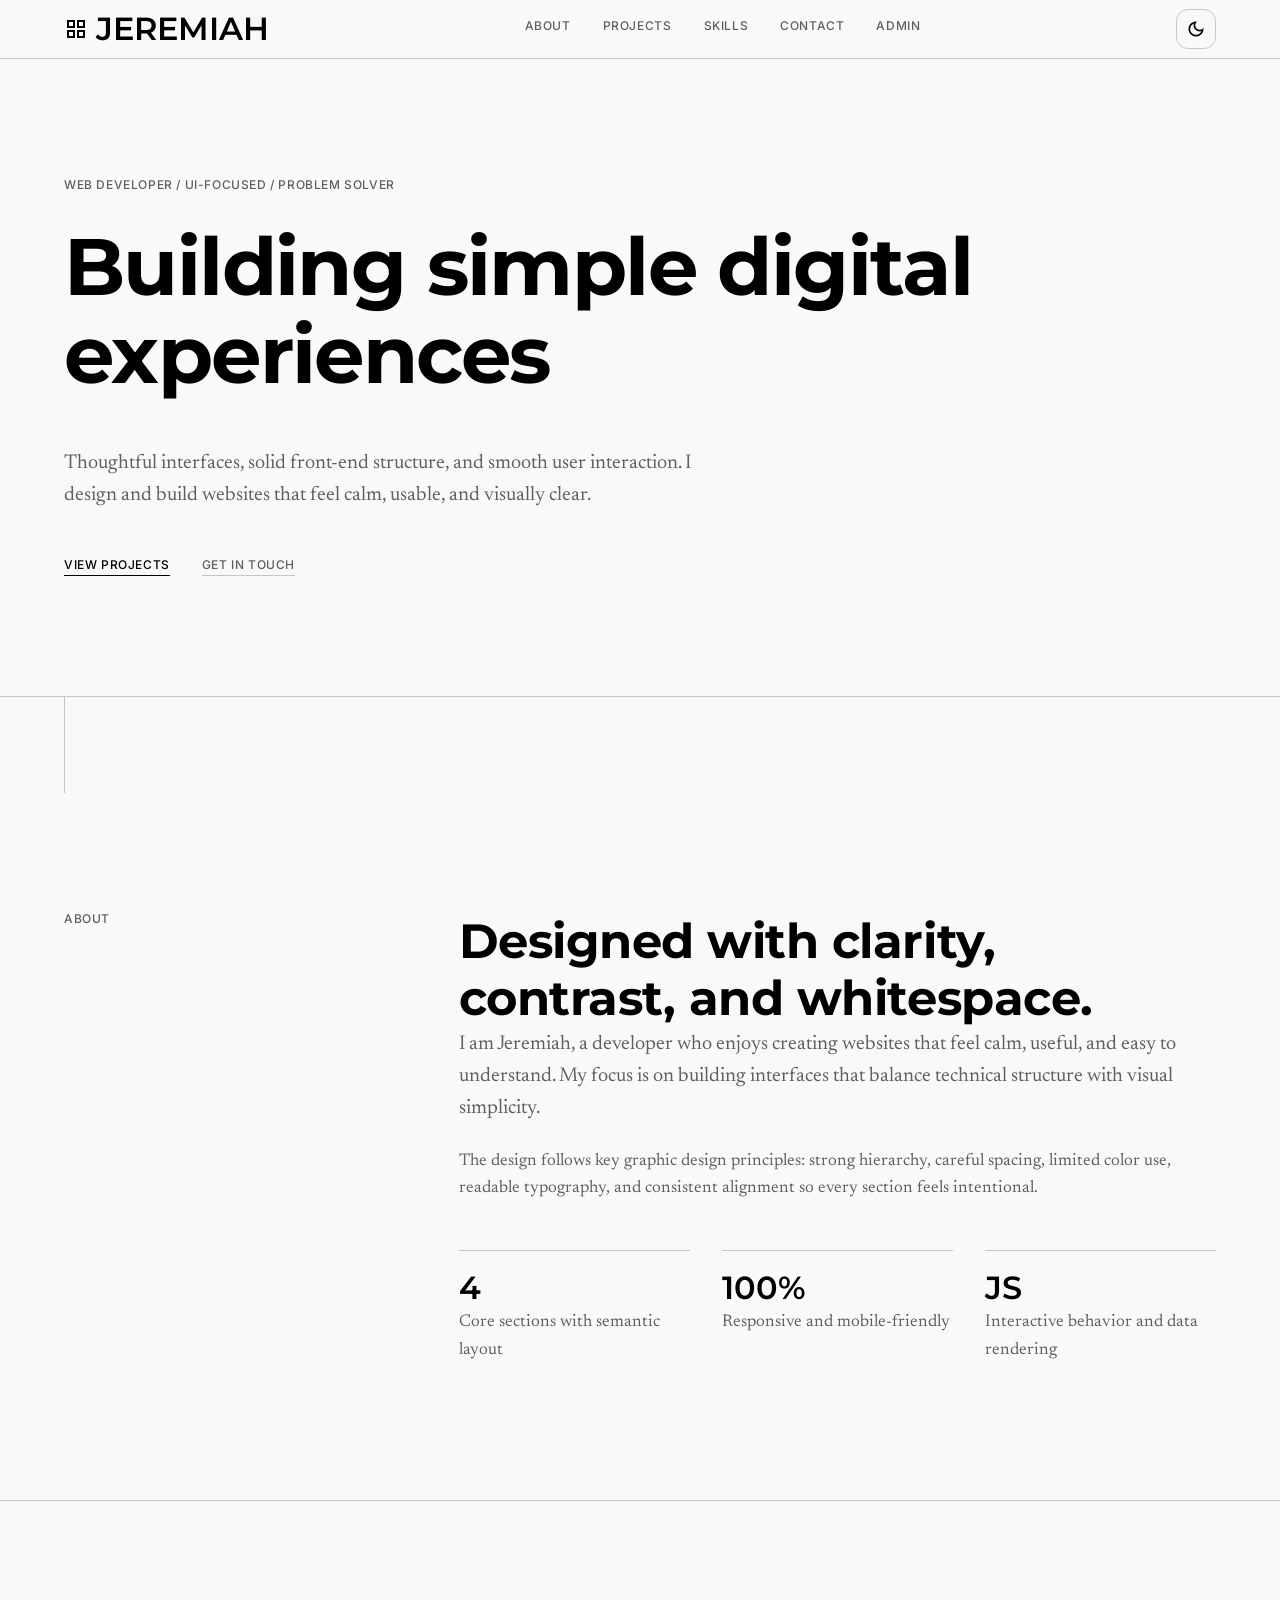
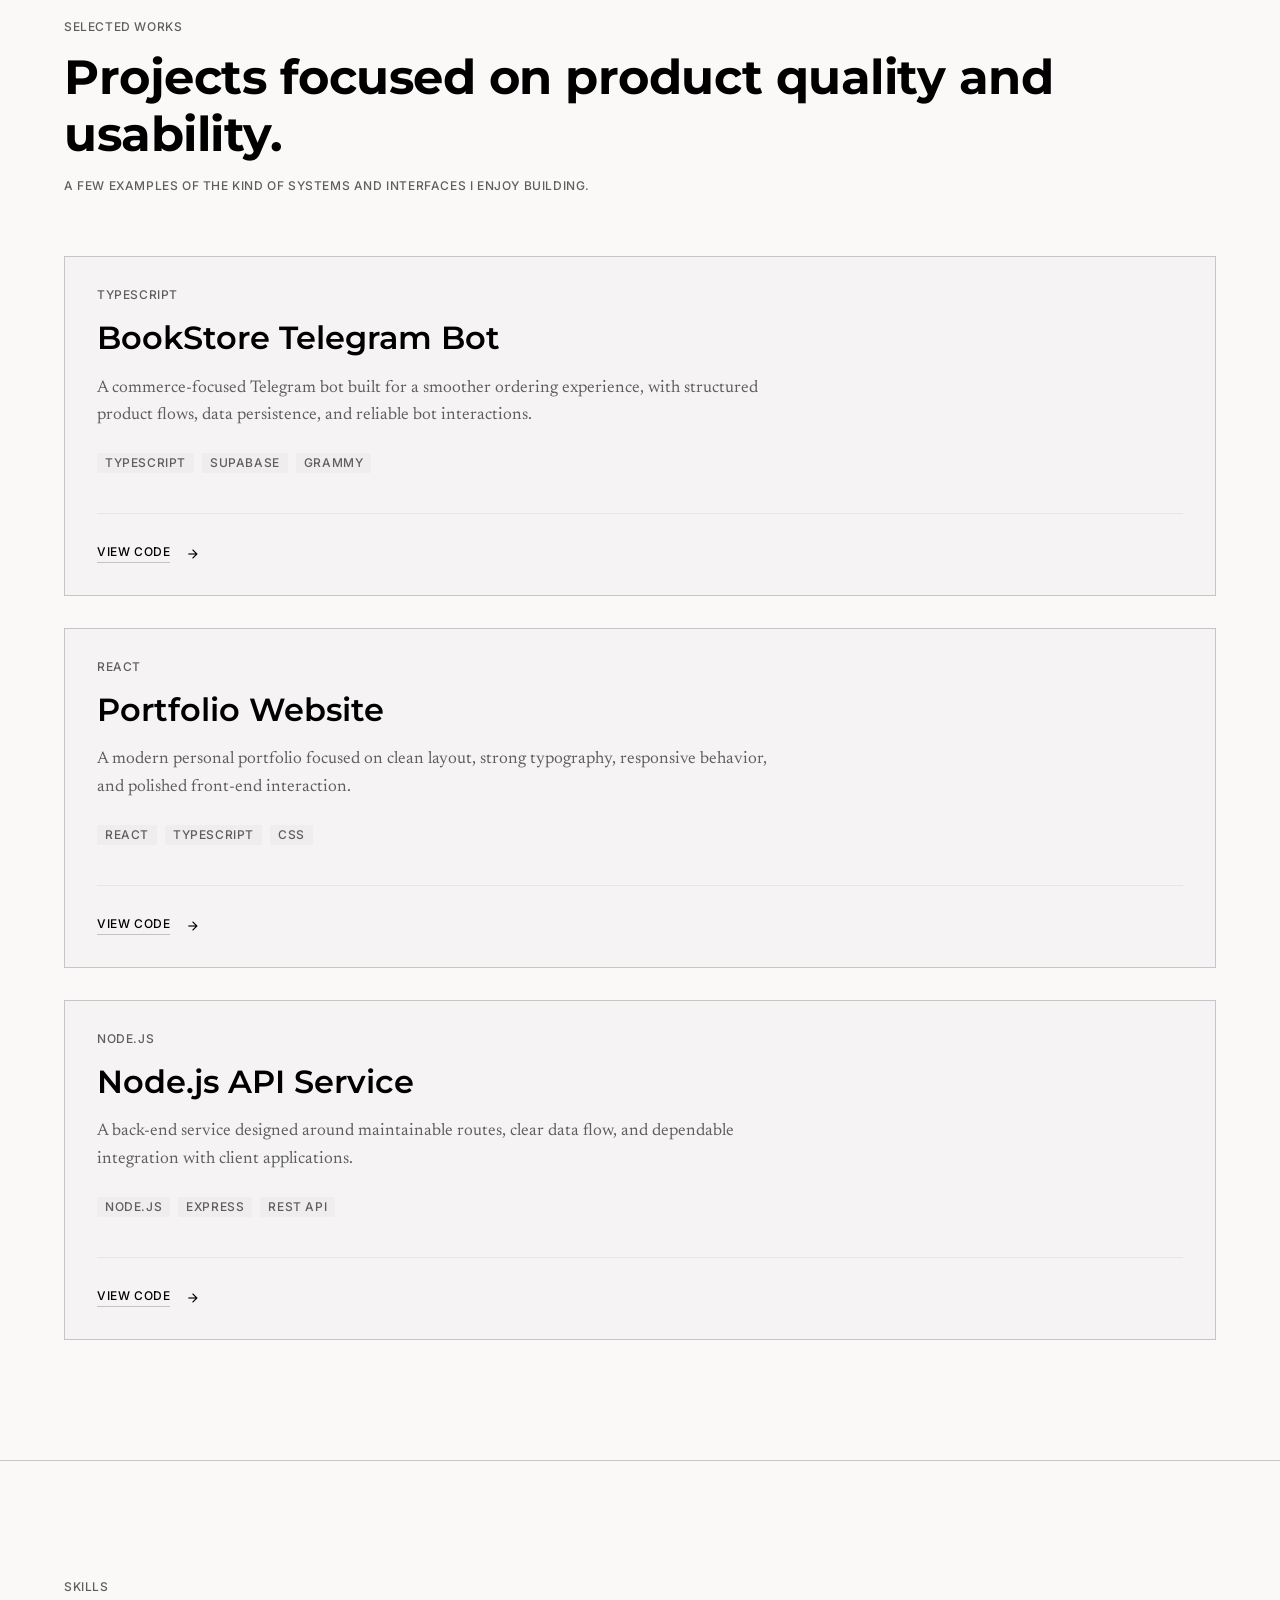
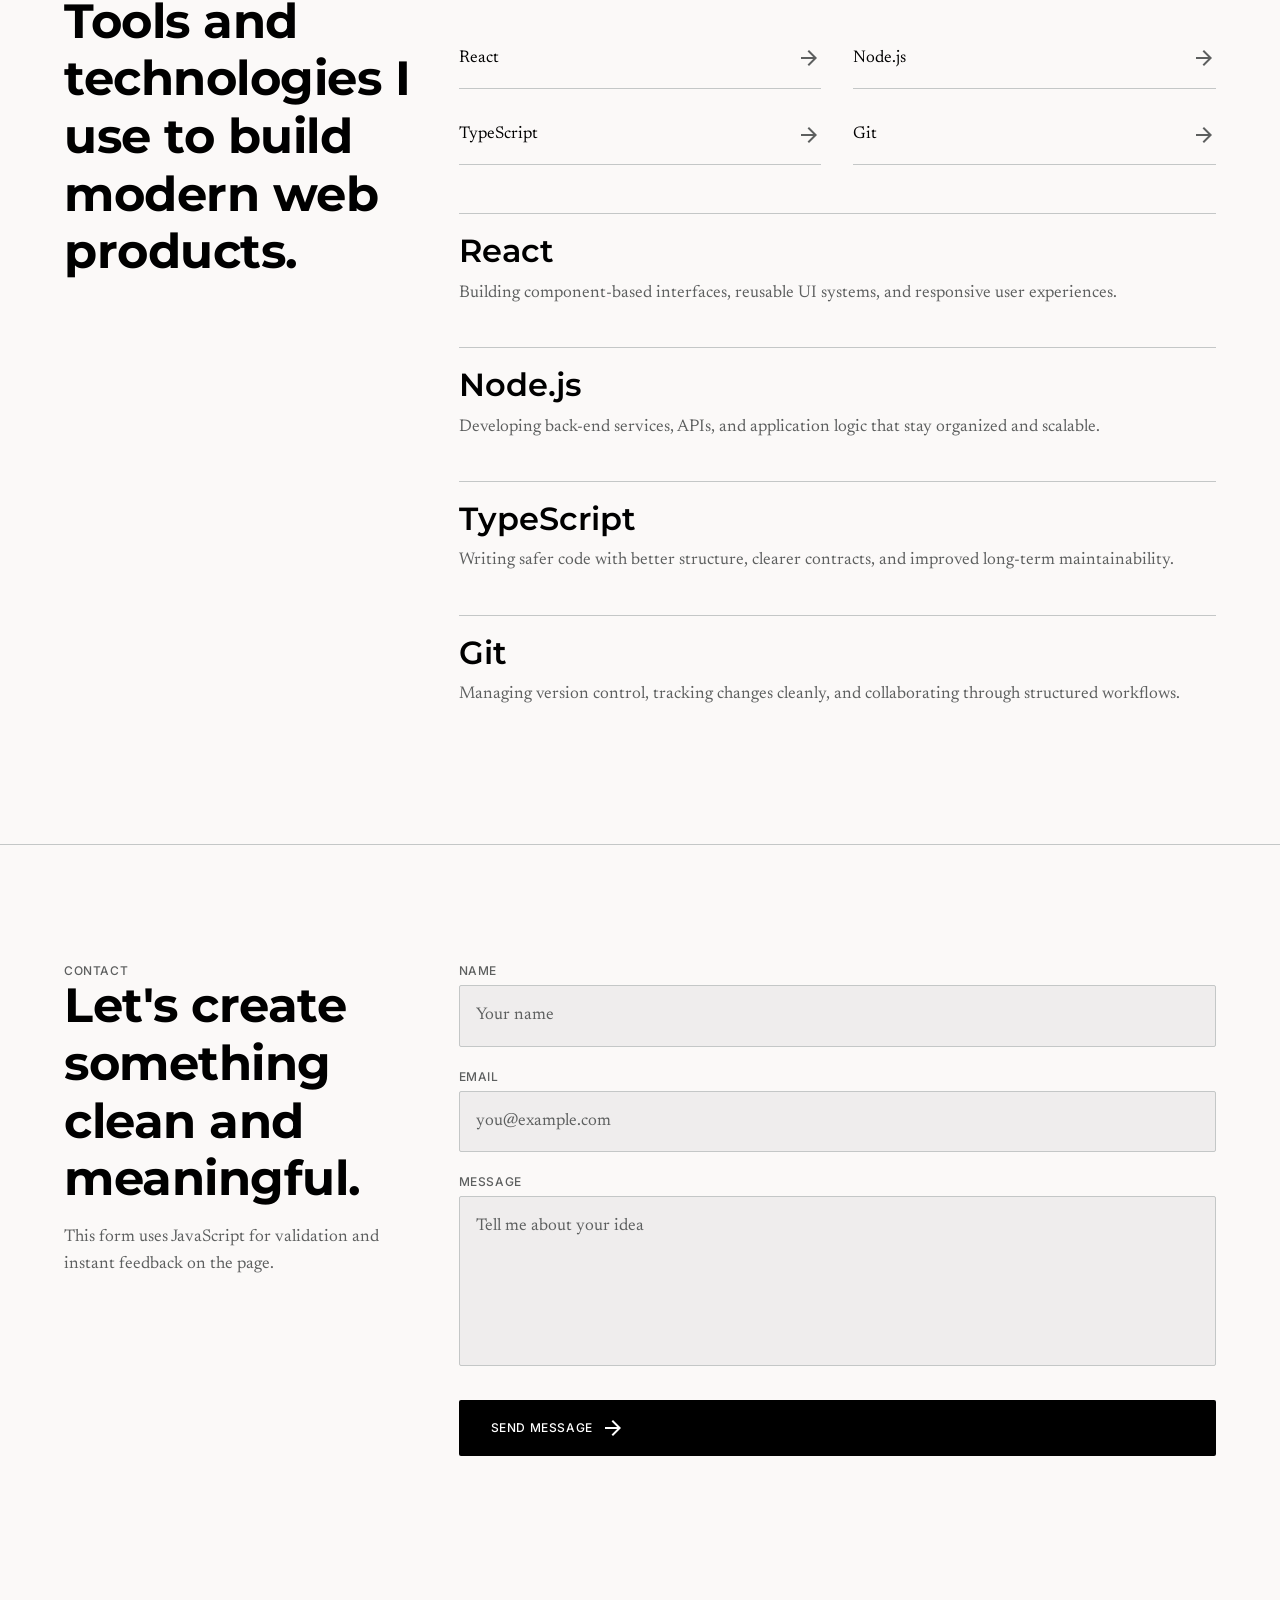
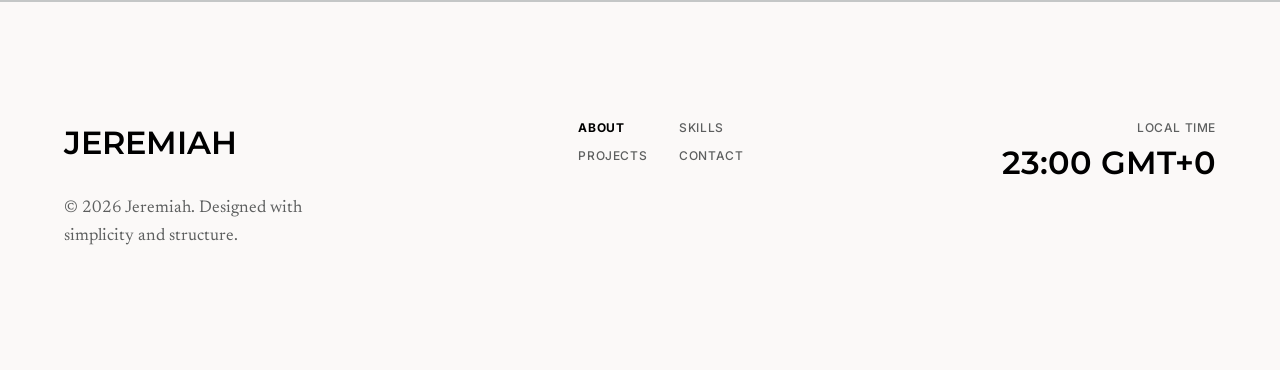
==== commit 5abd4f20: "adding admin pages" ====
--- a/index.html
+++ b/index.html
@@ -22,6 +22,7 @@
         <a class="nav-link" href="#projects">Projects</a>
         <a class="nav-link" href="#skills">Skills</a>
         <a class="nav-link" href="#contact">Contact</a>
+        <a class="nav-link" href="#admin">Admin</a>
       </nav>
       <div class="header-actions">
         <button id="themeToggle" class="icon-button" type="button" aria-label="Switch color theme" aria-pressed="false">
@@ -39,6 +40,7 @@
         <a class="mobile-nav-link" href="#projects">Projects</a>
         <a class="mobile-nav-link" href="#skills">Skills</a>
         <a class="mobile-nav-link" href="#contact">Contact</a>
+        <a class="mobile-nav-link" href="#admin">Admin</a>
       </nav>
     </div>
   </header>
@@ -208,7 +210,75 @@
         </div>
       </div>
     </section>
+    <!-- Admin Section -->
+    <section id="admin" class="section hidden">
+      <div class="admin-header">
+        <h1 class="headline-lg">Project Management</h1>
+        <button id="addProjectBtn" class="btn-primary">
+          <span class="material-symbols-outlined">add</span>
+          Add New Project
+        </button>
+      </div>
+      <div id="projectList" class="project-list">
+        <!-- Projects will be rendered here -->
+      </div>
+    </section>
   </main>
+
+  <!-- Admin Modals -->
+  <div id="projectModal" class="modal hidden">
+    <div class="modal-overlay" id="modalOverlay"></div>
+    <div class="modal-content">
+      <div class="modal-header">
+        <h2 id="modalTitle" class="headline-md">Add New Project</h2>
+        <button id="closeModal" class="icon-button">
+          <span class="material-symbols-outlined">close</span>
+        </button>
+      </div>
+      <form id="projectForm" class="project-form">
+        <input type="hidden" id="projectId">
+        <div>
+          <label for="title" class="form-label">Project Title</label>
+          <input id="title" name="title" type="text" placeholder="Enter project title" class="form-input" required>
+        </div>
+        <div>
+          <label for="description" class="form-label">Description</label>
+          <textarea id="description" name="description" rows="4" placeholder="Enter project description" class="form-textarea" required></textarea>
+        </div>
+        <div>
+          <label for="stack" class="form-label">Technologies (comma-separated)</label>
+          <input id="stack" name="stack" type="text" placeholder="React, TypeScript, CSS" class="form-input" required>
+        </div>
+        <div>
+          <label for="github" class="form-label">GitHub Repository URL</label>
+          <input id="github" name="github" type="url" placeholder="https://github.com/username/repository" class="form-input">
+        </div>
+        <div class="form-actions">
+          <button type="button" id="cancelBtn" class="btn-secondary">Cancel</button>
+          <button type="submit" class="btn-primary">Save Project</button>
+        </div>
+      </form>
+    </div>
+  </div>
+
+  <div id="deleteModal" class="modal hidden">
+    <div class="modal-overlay" id="deleteModalOverlay"></div>
+    <div class="modal-content modal-small">
+      <div class="modal-header">
+        <h2 class="headline-md">Delete Project</h2>
+        <button id="closeDeleteModal" class="icon-button">
+          <span class="material-symbols-outlined">close</span>
+        </button>
+      </div>
+      <div class="modal-body">
+        <p class="body-md">Are you sure you want to delete this project? This action cannot be undone.</p>
+      </div>
+      <div class="form-actions">
+        <button type="button" id="cancelDeleteBtn" class="btn-secondary">Cancel</button>
+        <button type="button" id="confirmDeleteBtn" class="btn-primary btn-danger">Delete</button>
+      </div>
+    </div>
+  </div>
 
   <!-- Footer -->
   <footer class="footer">
--- a/style.css
+++ b/style.css
@@ -875,3 +875,221 @@
 .mb-8 {
   margin-bottom: 32px;
 }
+
+/* Admin Page Styles */
+.admin-main {
+  padding-top: var(--section-gap);
+  padding-bottom: var(--section-gap);
+}
+
+.admin-header {
+  display: flex;
+  justify-content: space-between;
+  align-items: center;
+  margin-bottom: 48px;
+  flex-wrap: wrap;
+  gap: 16px;
+}
+
+.project-list {
+  display: flex;
+  flex-direction: column;
+  gap: 16px;
+}
+
+.project-list-item {
+  display: flex;
+  justify-content: space-between;
+  align-items: center;
+  padding: 24px;
+  border: 1px solid var(--outline-variant);
+  background-color: var(--surface-container-low);
+  border-radius: var(--radius-sm);
+  transition: all 0.3s ease;
+}
+
+.project-list-item:hover {
+  box-shadow: 0 4px 12px rgba(0, 0, 0, 0.05);
+}
+
+.project-list-item-content {
+  flex: 1;
+}
+
+.project-list-item-title {
+  font-family: 'Montserrat', sans-serif;
+  font-size: 24px;
+  line-height: 1.3;
+  font-weight: 600;
+  color: var(--primary);
+  margin-bottom: 8px;
+}
+
+.project-list-item-description {
+  font-family: 'Newsreader', serif;
+  font-size: 17px;
+  line-height: 1.6;
+  color: var(--secondary);
+  margin-bottom: 12px;
+}
+
+.project-list-item-stack {
+  display: flex;
+  flex-wrap: wrap;
+  gap: 8px;
+}
+
+.project-list-item-actions {
+  display: flex;
+  gap: 8px;
+  margin-left: 24px;
+}
+
+.btn-icon {
+  display: flex;
+  align-items: center;
+  justify-content: center;
+  width: 40px;
+  height: 40px;
+  border: 1px solid var(--outline-variant);
+  background-color: var(--surface);
+  border-radius: var(--radius-sm);
+  cursor: pointer;
+  transition: all 0.3s ease;
+  color: var(--primary);
+}
+
+.btn-icon:hover {
+  background-color: var(--surface-container);
+  border-color: var(--primary);
+}
+
+.btn-icon.delete:hover {
+  background-color: var(--error);
+  border-color: var(--error);
+  color: var(--on-error);
+}
+
+/* Modal Styles */
+.modal {
+  position: fixed;
+  top: 0;
+  left: 0;
+  right: 0;
+  bottom: 0;
+  z-index: 100;
+  display: flex;
+  align-items: center;
+  justify-content: center;
+}
+
+.modal.hidden {
+  display: none;
+}
+
+.modal-overlay {
+  position: absolute;
+  top: 0;
+  left: 0;
+  right: 0;
+  bottom: 0;
+  background-color: rgba(0, 0, 0, 0.5);
+  backdrop-filter: blur(4px);
+}
+
+.modal-content {
+  position: relative;
+  background-color: var(--surface);
+  border: 1px solid var(--outline-variant);
+  border-radius: var(--radius-lg);
+  padding: 32px;
+  max-width: 600px;
+  width: 90%;
+  max-height: 90vh;
+  overflow-y: auto;
+}
+
+.modal-small {
+  max-width: 400px;
+}
+
+.modal-header {
+  display: flex;
+  justify-content: space-between;
+  align-items: center;
+  margin-bottom: 32px;
+}
+
+.modal-header h2 {
+  margin: 0;
+}
+
+.modal-body {
+  margin-bottom: 32px;
+}
+
+.project-form {
+  display: flex;
+  flex-direction: column;
+  gap: 24px;
+}
+
+.form-actions {
+  display: flex;
+  gap: 16px;
+  justify-content: flex-end;
+  margin-top: 32px;
+}
+
+.btn-secondary {
+  font-family: 'Inter', sans-serif;
+  font-size: 12px;
+  line-height: 1;
+  letter-spacing: 0.05em;
+  font-weight: 500;
+  text-transform: uppercase;
+  color: var(--primary);
+  background-color: var(--surface-container);
+  padding: 16px 32px;
+  border-radius: var(--radius-sm);
+  border: 1px solid var(--outline-variant);
+  cursor: pointer;
+  transition: all 0.3s ease;
+}
+
+.btn-secondary:hover {
+  background-color: var(--surface-container-low);
+  border-color: var(--primary);
+}
+
+.btn-danger {
+  background-color: var(--error);
+  color: var(--on-error);
+  border-color: var(--error);
+}
+
+.btn-danger:hover {
+  background-color: #d32f2f;
+  border-color: #d32f2f;
+}
+
+.empty-state {
+  text-align: center;
+  padding: 64px 32px;
+  border: 1px dashed var(--outline-variant);
+  border-radius: var(--radius-lg);
+}
+
+.empty-state .material-symbols-outlined {
+  font-size: 48px;
+  color: var(--outline-variant);
+  margin-bottom: 16px;
+}
+
+.empty-state p {
+  color: var(--secondary);
+}
+
+.hidden {
+  display: none !important;
+}
